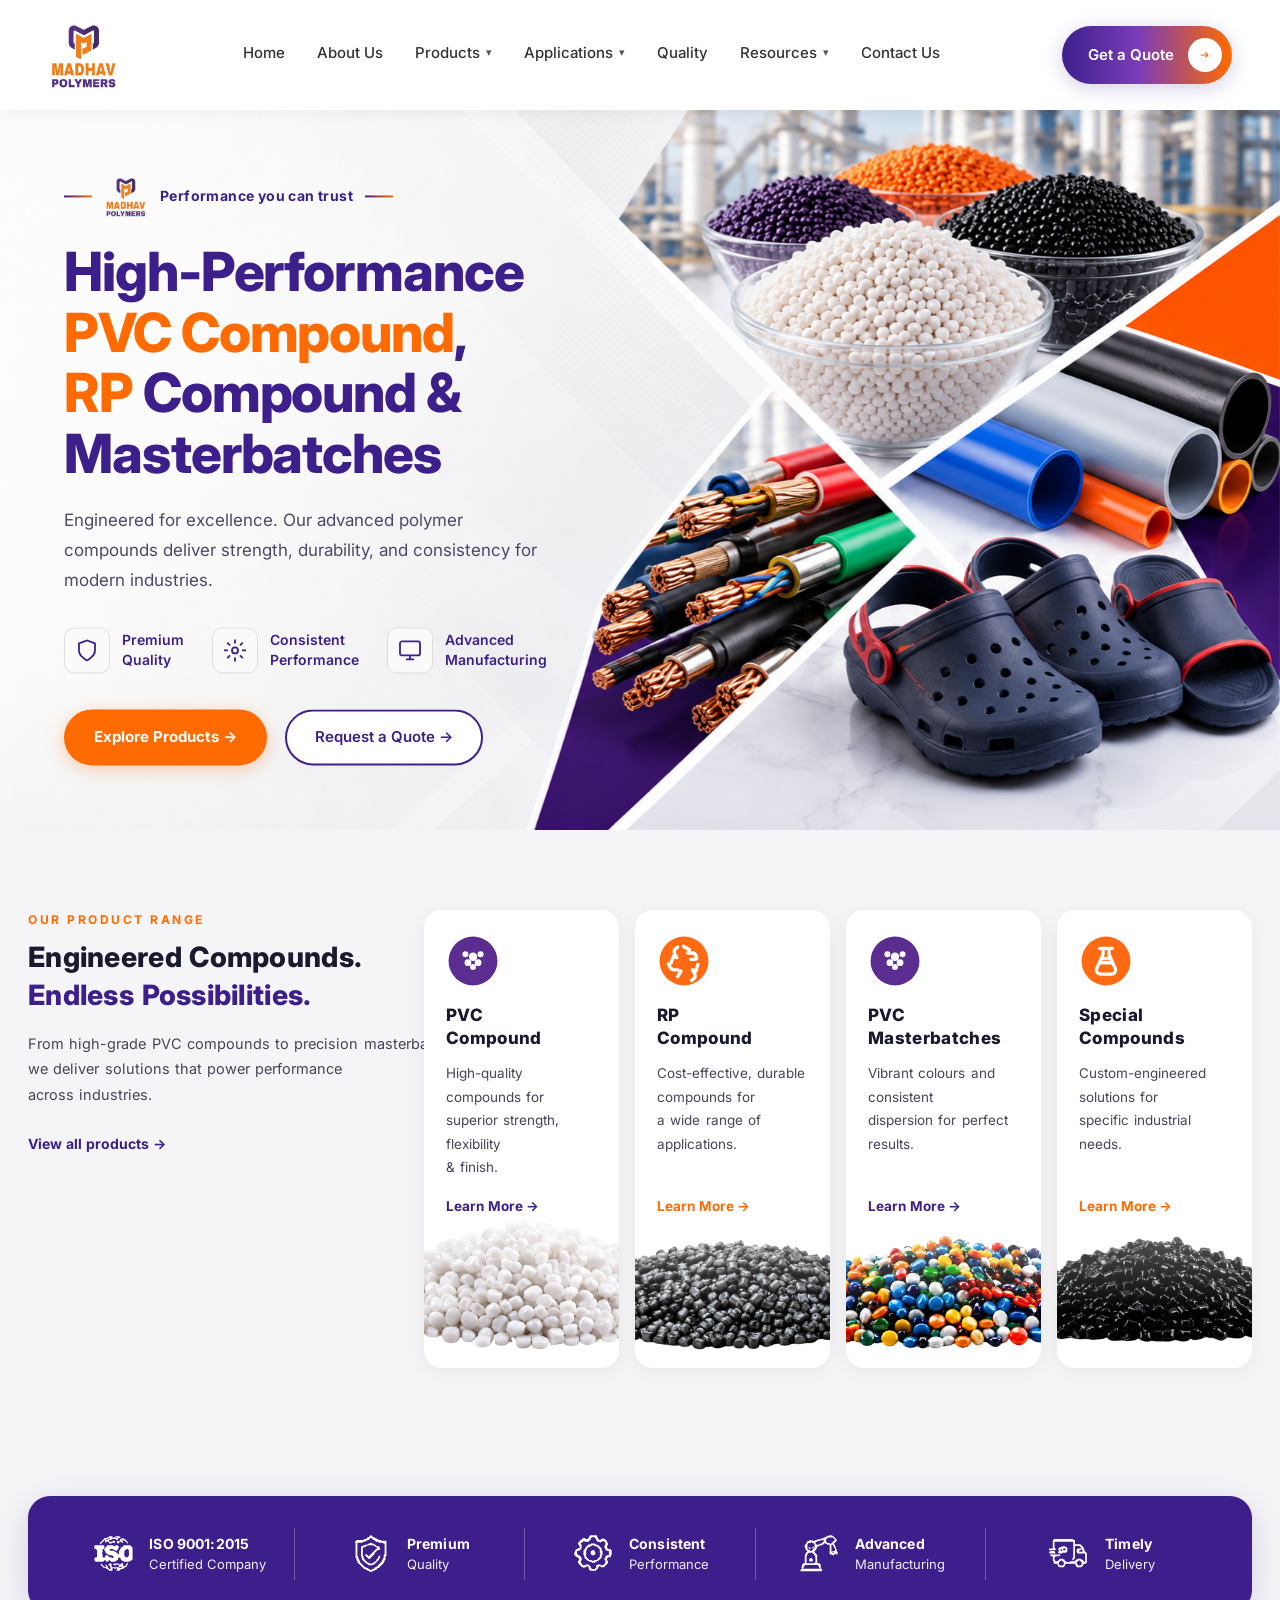
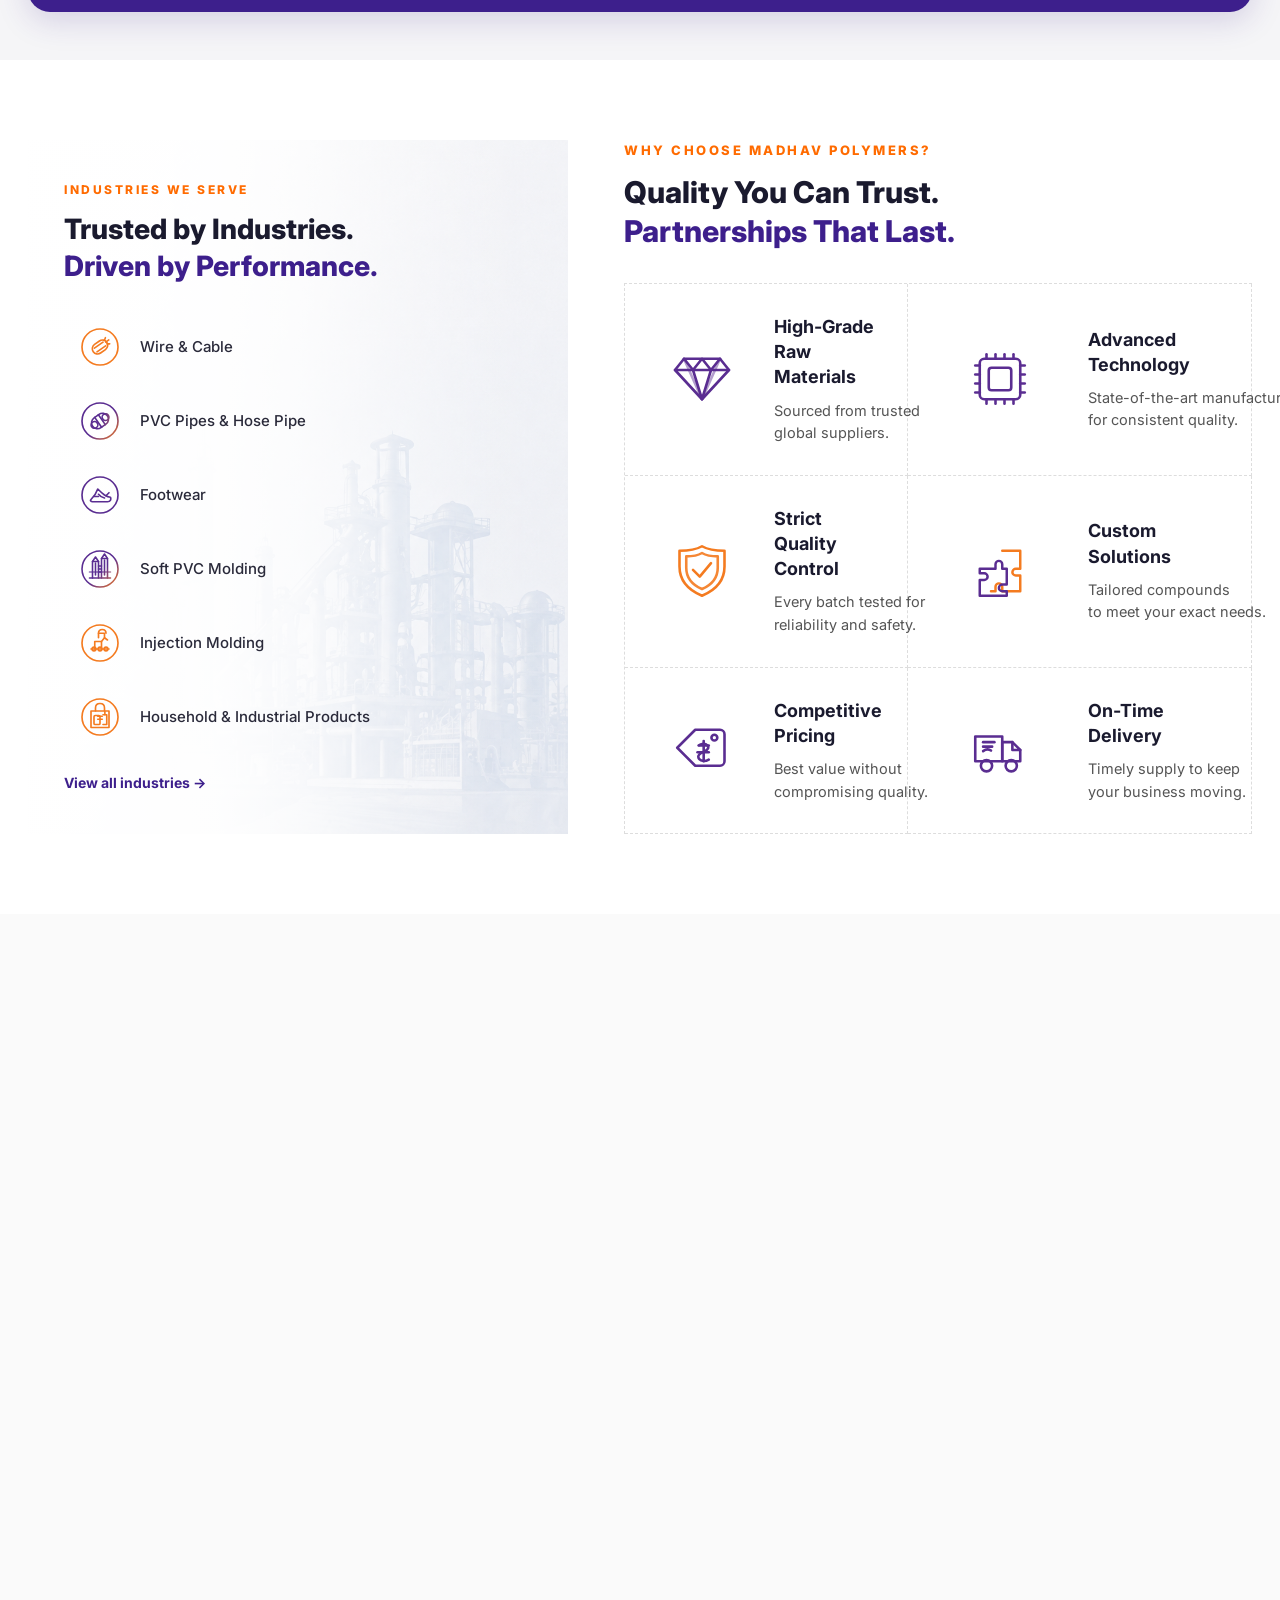
==== index.html @ 7b7223fb "Update hero tagline, stats, application cards, and assets. Replace footer tagline, add trust message" ====
<!DOCTYPE html>
<html lang="en">
<head>
  <meta charset="UTF-8" />
  <meta name="viewport" content="width=device-width, initial-scale=1.0" />
  <title>Madhav Polymers – High-Performance PVC Compound, RP Compound & Masterbatches</title>
  <meta name="description" content="Madhav Polymers manufactures premium PVC Compound, RP Compound, and Masterbatches engineered for excellence. Serving wire & cable, footwear, pipes, and industrial sectors." />
  <link rel="preconnect" href="https://fonts.googleapis.com" />
  <link rel="preconnect" href="https://fonts.gstatic.com" crossorigin />
  <link href="https://fonts.googleapis.com/css2?family=Inter:wght@400;500;600;700;800&display=swap" rel="stylesheet" />
  <link rel="stylesheet" href="style.css" />
  <link rel="stylesheet" href="animations.css" />
</head>
<body>

  <!-- ========== HEADER / NAVBAR ========== -->
  <header class="header" id="header">
    <div class="container nav-container">
      <a href="#" class="logo" id="logo-link">
        <img src="header section logo.png" alt="Madhav Polymers" class="logo-img" />
      </a>

      <nav class="nav-menu" id="nav-menu">
        <ul class="nav-list">
          <li><a href="#" class="nav-link active" id="nav-home">Home</a></li>
          <li><a href="#about" class="nav-link" id="nav-about">About Us</a></li>
          <li class="has-dropdown">
            <a href="#products" class="nav-link" id="nav-products">Products <span class="arrow">&#9662;</span></a>
            <ul class="dropdown">
              <li><a href="#" id="nav-pvc">PVC Compound</a></li>
              <li><a href="#" id="nav-rp">RP Compound</a></li>
              <li><a href="#" id="nav-mb">PVC Masterbatches</a></li>
              <li><a href="#" id="nav-sp">Special Compounds</a></li>
            </ul>
          </li>
          <li class="has-dropdown">
            <a href="#applications" class="nav-link" id="nav-apps">Applications <span class="arrow">&#9662;</span></a>
            <ul class="dropdown">
              <li><a href="#" id="nav-app-wire">Wire &amp; Cable</a></li>
              <li><a href="#" id="nav-app-pipe">PVC Pipes</a></li>
              <li><a href="#" id="nav-app-foot">Footwear</a></li>
              <li><a href="#" id="nav-app-mold">Soft PVC Molding</a></li>
            </ul>
          </li>
          <li><a href="#quality" class="nav-link" id="nav-quality">Quality</a></li>
          <li class="has-dropdown">
            <a href="#" class="nav-link" id="nav-resources">Resources <span class="arrow">&#9662;</span></a>
            <ul class="dropdown">
              <li><a href="#" id="nav-downloads">Downloads</a></li>
              <li><a href="#" id="nav-certs">Certifications</a></li>
            </ul>
          </li>
          <li><a href="#contact" class="nav-link" id="nav-contact">Contact Us</a></li>
        </ul>
      </nav>

      <a href="#contact" class="btn-quote" id="get-quote-btn">
        Get a Quote
        <span class="btn-quote-icon" aria-hidden="true">
          <svg viewBox="0 0 24 24" fill="none" width="14" height="14">
            <path d="M5 12h12M13 8l4 4-4 4" stroke="#FF6B00" stroke-width="2" stroke-linecap="round" stroke-linejoin="round"/>
          </svg>
        </span>
      </a>
      <button class="hamburger" id="hamburger" aria-label="Toggle menu">
        <span></span><span></span><span></span>
      </button>
    </div>
  </header>

  <!-- ========== HERO / BANNER SECTION ========== -->
  <section class="hero" id="hero">
    <div class="hero-wrap">
      <img src="banner section.png" alt="Madhav Polymers products collage" class="hero-banner-img" fetchpriority="high" decoding="async" width="1920" height="560" />
      <div class="hero-left">
        <div class="hero-trust">
          <span class="hero-trust-line" aria-hidden="true"></span>
          <img src="header section logo.png" alt="" class="hero-trust-logo" width="44" height="44" />
          <p class="hero-trust-text">Performance you can trust</p>
          <span class="hero-trust-line" aria-hidden="true"></span>
        </div>
        <h1 class="hero-title">
          High-Performance<br>
          <span class="orange">PVC Compound</span>,<br>
          <span class="orange">RP</span> Compound &amp;<br>
          Masterbatches
        </h1>
        <p class="hero-desc">
          Engineered for excellence. Our advanced polymer compounds deliver strength, durability, and consistency for modern industries.
        </p>
        <div class="hero-badges">
          <div class="badge">
            <div class="badge-icon">
              <svg viewBox="0 0 24 24" fill="none" stroke="#3D1F8C" stroke-width="1.8" width="22" height="22"><path d="M12 22s8-4 8-10V5l-8-3-8 3v7c0 6 8 10 8 10z"/></svg>
            </div>
            <span>Premium<br>Quality</span>
          </div>
          <div class="badge">
            <div class="badge-icon">
              <svg viewBox="0 0 24 24" fill="none" stroke="#3D1F8C" stroke-width="1.8" width="22" height="22"><circle cx="12" cy="12" r="3"/><path d="M12 1v4M12 19v4M4.22 4.22l2.83 2.83M16.95 16.95l2.83 2.83M1 12h4M19 12h4M4.22 19.78l2.83-2.83M16.95 7.05l2.83-2.83"/></svg>
            </div>
            <span>Consistent<br>Performance</span>
          </div>
          <div class="badge">
            <div class="badge-icon">
              <svg viewBox="0 0 24 24" fill="none" stroke="#3D1F8C" stroke-width="1.8" width="22" height="22"><rect x="2" y="3" width="20" height="14" rx="2"/><path d="M8 21h8M12 17v4"/></svg>
            </div>
            <span>Advanced<br>Manufacturing</span>
          </div>
        </div>
        <div class="hero-cta">
          <a href="#products" class="btn-primary" id="explore-products-btn">Explore Products &#8594;</a>
          <a href="#contact" class="btn-outline" id="request-quote-btn">Request a Quote &#8594;</a>
        </div>
      </div>
    </div>
  </section>

  <!-- ========== PRODUCT RANGE SECTION ========== -->
  <section class="products-section" id="products">
    <div class="products-grid">
      <div class="products-heading">
        <p class="section-label">OUR PRODUCT RANGE</p>
        <h2>
          <span class="heading-line">Engineered Compounds.</span>
          <span class="heading-line purple">Endless Possibilities.</span>
        </h2>
        <p class="products-desc">
          <span class="desc-line">From high-grade PVC compounds to precision masterbatches,</span>
          <span class="desc-line">we deliver solutions that power performance</span>
          <span class="desc-line">across industries.</span>
        </p>
        <a href="#" class="view-all" id="view-all-products-btn">View all products &#8594;</a>
      </div>

      <div class="product-card purple-accent product-card--bg" id="pvc-compound-card" style="--card-bg: url('Untitled design-2.png')">
        <div class="product-card-top">
          <div class="product-card-icon">
            <img src="madhav_product_icons_svg/pvc-compound-icon.svg" alt="" width="54" height="54" />
          </div>
          <h3>PVC<br>Compound</h3>
          <p>High-quality compounds for<br>superior strength, flexibility<br>&amp; finish.</p>
          <a href="#" class="learn-more" id="learn-pvc">Learn More &#8594;</a>
        </div>
      </div>

      <div class="product-card orange-accent product-card--bg" id="rp-compound-card" style="--card-bg: url('Untitled design-3.png')">
        <div class="product-card-top">
          <div class="product-card-icon">
            <img src="madhav_product_icons_svg/rp-compound-icon.svg" alt="" width="54" height="54" />
          </div>
          <h3>RP<br>Compound</h3>
          <p>Cost-effective, durable compounds for<br>a wide range of<br>applications.</p>
          <a href="#" class="learn-more" id="learn-rp">Learn More &#8594;</a>
        </div>
      </div>

      <div class="product-card purple-accent product-card--bg" id="masterbatch-card" style="--card-bg: url('Untitled design.png')">
        <div class="product-card-top">
          <div class="product-card-icon">
            <img src="madhav_product_icons_svg/pvc-masterbatches-icon.svg" alt="" width="54" height="54" />
          </div>
          <h3>PVC<br>Masterbatches</h3>
          <p>Vibrant colours and consistent<br>dispersion for perfect<br>results.</p>
          <a href="#" class="learn-more" id="learn-mb">Learn More &#8594;</a>
        </div>
      </div>

      <div class="product-card orange-accent product-card--bg" id="special-compounds-card" style="--card-bg: url('Untitled design-1.png')">
        <div class="product-card-top">
          <div class="product-card-icon">
            <img src="madhav_product_icons_svg/special-compounds-icon.svg" alt="" width="54" height="54" />
          </div>
          <h3>Special<br>Compounds</h3>
          <p>Custom-engineered solutions for<br>specific industrial<br>needs.</p>
          <a href="#" class="learn-more" id="learn-sp">Learn More &#8594;</a>
        </div>
      </div>
    </div>
  </section>

  <!-- ========== ISO BANNER ========== -->
  <section class="iso-banner" id="quality">
    <div class="iso-banner-wrap">
      <div class="iso-inner">
        <div class="iso-item">
          <div class="iso-icon-wrap">
            <img src="exact-feature-icons-svg-pack/iso-9001-certified-company.svg" alt="ISO 9001 Certified Company" width="40" height="40" />
          </div>
          <p><span class="iso-line-1">ISO 9001:2015</span><span class="iso-line-2">Certified Company</span></p>
        </div>
        <div class="iso-divider" aria-hidden="true"></div>
        <div class="iso-item">
          <div class="iso-icon-wrap">
            <img src="exact-feature-icons-svg-pack/premium-quality-shield.svg" alt="Premium Quality" width="40" height="40" />
          </div>
          <p><span class="iso-line-1">Premium</span><span class="iso-line-2">Quality</span></p>
        </div>
        <div class="iso-divider" aria-hidden="true"></div>
        <div class="iso-item">
          <div class="iso-icon-wrap">
            <img src="exact-feature-icons-svg-pack/consistent-performance-gear.svg" alt="Consistent Performance" width="40" height="40" />
          </div>
          <p><span class="iso-line-1">Consistent</span><span class="iso-line-2">Performance</span></p>
        </div>
        <div class="iso-divider" aria-hidden="true"></div>
        <div class="iso-item">
          <div class="iso-icon-wrap">
            <img src="exact-feature-icons-svg-pack/advanced-manufacturing-robotic-arm.svg" alt="Advanced Manufacturing" width="40" height="40" />
          </div>
          <p><span class="iso-line-1">Advanced</span><span class="iso-line-2">Manufacturing</span></p>
        </div>
        <div class="iso-divider" aria-hidden="true"></div>
        <div class="iso-item">
          <div class="iso-icon-wrap">
            <img src="exact-feature-icons-svg-pack/timely-delivery-truck.svg" alt="Timely Delivery" width="40" height="40" />
          </div>
          <p><span class="iso-line-1">Timely</span><span class="iso-line-2">Delivery</span></p>
        </div>
      </div>
    </div>
  </section>

  <!-- ========== INDUSTRIES + WHY CHOOSE US ========== -->
  <section class="industries-section">
    <div class="industries-grid">
      <div class="industries-left">
        <p class="section-label">INDUSTRIES WE SERVE</p>
        <h2>Trusted by Industries.<br><span class="purple">Driven by Performance.</span></h2>
        <ul class="industry-list" id="industries-list">
          <li id="ind-wire">
            <div class="ind-icon">
              <img src="madhav-polymers-svg-icons/wire-cable.svg" alt="" width="48" height="48" />
            </div>
            Wire &amp; Cable
          </li>
          <li id="ind-pipe">
            <div class="ind-icon">
              <img src="madhav-polymers-svg-icons/pvc-pipes-hose-pipe.svg" alt="" width="48" height="48" />
            </div>
            PVC Pipes &amp; Hose Pipe
          </li>
          <li id="ind-foot">
            <div class="ind-icon">
              <img src="madhav-polymers-svg-icons/footwear.svg" alt="" width="48" height="48" />
            </div>
            Footwear
          </li>
          <li id="ind-soft">
            <div class="ind-icon">
              <img src="madhav-polymers-svg-icons/soft-pvc-molding.svg" alt="" width="48" height="48" />
            </div>
            Soft PVC Molding
          </li>
          <li id="ind-inject">
            <div class="ind-icon">
              <img src="madhav-polymers-svg-icons/injection-molding.svg" alt="" width="48" height="48" />
            </div>
            Injection Molding
          </li>
          <li id="ind-house">
            <div class="ind-icon">
              <img src="madhav-polymers-svg-icons/household-industrial-products.svg" alt="" width="48" height="48" />
            </div>
            Household &amp; Industrial Products
          </li>
        </ul>
        <a href="#" class="view-all" id="view-all-industries-btn">View all industries &#8594;</a>
      </div>

      <div class="why-right">
        <p class="section-label">WHY CHOOSE MADHAV POLYMERS?</p>
        <h2>Quality You Can Trust.<br><span class="purple">Partnerships That Last.</span></h2>
        <div class="why-grid" id="why-grid">
          <div class="why-item" id="why-raw">
            <div class="why-icon">
              <img src="madhav-polymers-svg-icons/high-grade-raw-materials-diamond.svg" alt="" width="72" height="72" />
            </div>
            <div>
              <h4>High-Grade<br>Raw Materials</h4>
              <p><span class="why-desc-line">Sourced from trusted</span><span class="why-desc-line">global suppliers.</span></p>
            </div>
          </div>
          <div class="why-item" id="why-tech">
            <div class="why-icon">
              <img src="madhav-polymers-svg-icons/advanced-technology-chip.svg" alt="" width="72" height="72" />
            </div>
            <div>
              <h4>Advanced<br>Technology</h4>
              <p><span class="why-desc-line">State-of-the-art manufacturing</span><span class="why-desc-line">for consistent quality.</span></p>
            </div>
          </div>
          <div class="why-item" id="why-qc">
            <div class="why-icon">
              <img src="madhav-polymers-svg-icons/strict-quality-control-shield.svg" alt="" width="72" height="72" />
            </div>
            <div>
              <h4>Strict Quality<br>Control</h4>
              <p><span class="why-desc-line">Every batch tested for</span><span class="why-desc-line">reliability and safety.</span></p>
            </div>
          </div>
          <div class="why-item" id="why-custom">
            <div class="why-icon">
              <img src="madhav-polymers-svg-icons/custom-solutions-puzzle.svg" alt="" width="72" height="72" />
            </div>
            <div>
              <h4>Custom<br>Solutions</h4>
              <p><span class="why-desc-line">Tailored compounds</span><span class="why-desc-line">to meet your exact needs.</span></p>
            </div>
          </div>
          <div class="why-item" id="why-price">
            <div class="why-icon">
              <img src="madhav-polymers-svg-icons/competitive-pricing-tag.svg" alt="" width="72" height="72" />
            </div>
            <div>
              <h4>Competitive<br>Pricing</h4>
              <p><span class="why-desc-line">Best value without</span><span class="why-desc-line">compromising quality.</span></p>
            </div>
          </div>
          <div class="why-item" id="why-delivery">
            <div class="why-icon">
              <img src="madhav-polymers-svg-icons/on-time-delivery-truck.svg" alt="" width="72" height="72" />
            </div>
            <div>
              <h4>On-Time<br>Delivery</h4>
              <p><span class="why-desc-line">Timely supply to keep</span><span class="why-desc-line">your business moving.</span></p>
            </div>
          </div>
        </div>
      </div>
    </div>
  </section>

  <!-- ========== APPLICATIONS SECTION ========== -->
  <section class="applications-section" id="applications">
    <div class="applications-panel">
      <p class="section-label center">APPLICATIONS</p>
      <div class="app-grid" id="app-grid">
        <div class="app-card" id="app-wire">
          <div class="app-img-container">
            <img src="Wire &amp; Cables.png" alt="Wire and Cables" loading="lazy" decoding="async" />
          </div>
          <div class="app-info">
            <div class="app-icon">
              <img src="application-card-icons-proper-svg/wire-and-cables.svg" alt="" width="60" height="60" />
            </div>
            <div class="app-text">
              <h4>Wire &amp; Cables</h4>
              <p>Flexible. Safe. Reliable.</p>
            </div>
          </div>
        </div>

        <div class="app-card" id="app-pipe">
          <div class="app-img-container">
            <img src="PVC Hose Pipe.png" alt="PVC Hose Pipe" loading="lazy" decoding="async" />
          </div>
          <div class="app-info">
            <div class="app-icon">
              <img src="application-card-icons-proper-svg/pvc-hose-pipe.svg" alt="" width="60" height="60" />
            </div>
            <div class="app-text">
              <h4>PVC Hose Pipe</h4>
              <p>Durable. Leak-proof. Long lasting.</p>
            </div>
          </div>
        </div>

        <div class="app-card" id="app-footwear">
          <div class="app-img-container">
            <img src="Footwear.png" alt="Footwear" loading="lazy" decoding="async" />
          </div>
          <div class="app-info">
            <div class="app-icon">
              <img src="application-card-icons-proper-svg/footwear.svg" alt="" width="60" height="60" />
            </div>
            <div class="app-text">
              <h4>Footwear</h4>
              <p>Comfortable. Durable. Stylish.</p>
            </div>
          </div>
        </div>

        <div class="app-card" id="app-molding">
          <div class="app-img-container app-img-container--portrait">
            <img src="white_pvc_pellets_card_cut_1024x1536.png" alt="Soft PVC Molding" loading="lazy" decoding="async" />
          </div>
          <div class="app-info">
            <div class="app-icon">
              <img src="application-card-icons-proper-svg/soft-pvc-molding.svg" alt="" width="60" height="60" />
            </div>
            <div class="app-text">
              <h4>Soft PVC Molding</h4>
              <p>Versatile. Smooth. High finish.</p>
            </div>
          </div>
        </div>
      </div>
    </div>
  </section>

  <!-- ========== ABOUT US SECTION ========== -->
  <section class="about-section" id="about">
    <div class="about-grid">
      <div class="about-left">
        <p class="section-label">ABOUT US</p>
        <h2>Building Stronger<br>Connections Through Science.</h2>
        <p class="about-desc">
          Madhav Polymers is a leading manufacturer of PVC Compound, RP Compound and PVC Masterbatches. With advanced technology, strict quality control and customer-centric approach, we deliver polymer solutions that empower industries to perform better and grow stronger.
        </p>
        <a href="#" class="btn-dark" id="know-more-btn">Know More About Us &#8594;</a>
      </div>

      <div class="about-center">
        <div class="about-image-frame">
          <img src="ABOUT US.png" alt="Madhav Polymers facility" loading="lazy" decoding="async" />
        </div>
      </div>

      <div class="about-stats">
        <div class="stat-card" id="stat-years">
          <div class="stat-icon-wrap">
            <img src="stats-icons-svg-pack/years-of-excellence-stopwatch.svg" alt="" width="56" height="56" />
          </div>
          <div class="stat-text">
            <h3 class="stat-num">20+</h3>
            <p>years</p>
          </div>
        </div>
        <div class="stat-card" id="stat-clients">
          <div class="stat-icon-wrap">
            <img src="stats-icons-svg-pack/satisfied-clients.svg" alt="" width="56" height="56" />
          </div>
          <div class="stat-text">
            <h3 class="stat-num">500+</h3>
            <p>Satisfied Clients</p>
          </div>
        </div>
        <div class="stat-card" id="stat-products">
          <div class="stat-icon-wrap">
            <img src="stats-icons-svg-pack/products-developed-briefcase.svg" alt="" width="56" height="56" />
          </div>
          <div class="stat-text">
            <h3 class="stat-num">4000+</h3>
            <p>mt per annum</p>
          </div>
        </div>
        <div class="stat-card" id="stat-states">
          <div class="stat-icon-wrap">
            <img src="stats-icons-svg-pack/states-served-location.svg" alt="" width="56" height="56" />
          </div>
          <div class="stat-text">
            <h3 class="stat-num">25+</h3>
            <p>States Served</p>
          </div>
        </div>
      </div>
    </div>
  </section>

  <!-- ========== FOOTER ========== -->
  <footer class="footer" id="contact">
    <div class="footer-grid">
      <div class="footer-brand">
        <a href="#" class="footer-logo" id="footer-logo-link">
          <img src="footer logo.png" alt="Madhav Polymers" class="footer-logo-img" loading="lazy" decoding="async" />
        </a>
        <div class="social-links">
          <a href="#" class="social-btn" id="social-fb" aria-label="Facebook">
            <svg viewBox="0 0 24 24" fill="currentColor" width="18" height="18"><path d="M18 2h-3a5 5 0 0 0-5 5v3H7v4h3v8h4v-8h3l1-4h-4V7a1 1 0 0 1 1-1h3z"/></svg>
          </a>
          <a href="#" class="social-btn" id="social-ig" aria-label="Instagram">
            <svg viewBox="0 0 24 24" fill="none" stroke="currentColor" stroke-width="2" width="18" height="18"><rect x="2" y="2" width="20" height="20" rx="5" ry="5"/><path d="M16 11.37A4 4 0 1 1 12.63 8 4 4 0 0 1 16 11.37z"/><line x1="17.5" y1="6.5" x2="17.51" y2="6.5"/></svg>
          </a>
          <a href="#" class="social-btn" id="social-li" aria-label="LinkedIn">
            <svg viewBox="0 0 24 24" fill="currentColor" width="18" height="18"><path d="M16 8a6 6 0 0 1 6 6v7h-4v-7a2 2 0 0 0-2-2 2 2 0 0 0-2 2v7h-4v-7a6 6 0 0 1 6-6z"/><rect x="2" y="9" width="4" height="12"/><circle cx="4" cy="4" r="2"/></svg>
          </a>
        </div>
      </div>

      <div class="footer-col">
        <h4>QUICK LINKS</h4>
        <ul>
          <li><a href="#" id="foot-about">About Us</a></li>
          <li><a href="#products" id="foot-products">Our Products</a></li>
          <li><a href="#applications" id="foot-apps">Applications</a></li>
          <li><a href="#quality" id="foot-quality">Quality</a></li>
          <li><a href="#" id="foot-resources">Resources</a></li>
          <li><a href="#contact" id="foot-contact">Contact Us</a></li>
        </ul>
      </div>

      <div class="footer-col">
        <h4>PRODUCTS</h4>
        <ul>
          <li><a href="#" id="foot-pvc">PVC Compound</a></li>
          <li><a href="#" id="foot-rp">RP Compound</a></li>
          <li><a href="#" id="foot-mb">PVC Masterbatches</a></li>
          <li><a href="#" id="foot-sp">Special Compounds</a></li>
        </ul>
      </div>

      <div class="footer-col contact-col">
        <h4>CONTACT US</h4>
        <ul>
          <li>
            <svg viewBox="0 0 24 24" fill="none" stroke="#FF6B00" stroke-width="2" width="16" height="16"><path d="M22 16.92v3a2 2 0 0 1-2.18 2 19.79 19.79 0 0 1-8.63-3.07A19.5 19.5 0 0 1 4.69 12a19.79 19.79 0 0 1-3.07-8.67A2 2 0 0 1 3.6 1.18h3a2 2 0 0 1 2 1.72c.127.96.361 1.903.7 2.81a2 2 0 0 1-.45 2.11L7.91 8.73a16 16 0 0 0 6.29 6.29l1.62-1.93a2 2 0 0 1 2.11-.45c.907.339 1.85.573 2.81.7a2 2 0 0 1 1.72 2.03z"/></svg>
            7827791911 | 9910411361
          </li>
          <li>
            <svg viewBox="0 0 24 24" fill="none" stroke="#FF6B00" stroke-width="2" width="16" height="16"><path d="M4 4h16c1.1 0 2 .9 2 2v12c0 1.1-.9 2-2 2H4c-1.1 0-2-.9-2-2V6c0-1.1.9-2 2-2z"/><polyline points="22,6 12,13 2,6"/></svg>
            madhavpoly7827@gmail.com
          </li>
          <li>
            <svg viewBox="0 0 24 24" fill="none" stroke="#FF6B00" stroke-width="2" width="16" height="16"><path d="M21 10c0 7-9 13-9 13s-9-6-9-13a9 9 0 0 1 18 0z"/><circle cx="12" cy="10" r="3"/></svg>
            148, Gopal Charan Estate-2, Bakrol-Bujarang, Ahmedabad - 382433, Gujarat, India
          </li>
        </ul>
      </div>

      <div class="footer-cert">
        <h4>CERTIFICATION</h4>
        <img src="Untitled design - 3 icon.png" alt="ISO 9001:2015 Certification" class="footer-cert-img" loading="lazy" decoding="async" />
      </div>
    </div>

    <div class="footer-bottom">
      <div class="footer-bottom-inner">
        <p>&#169; 2025 Madhav Polymers. All Rights Reserved.</p>
        <div class="footer-links">
          <a href="#" id="privacy-link">Privacy Policy</a>
          <span>|</span>
          <a href="#" id="terms-link">Terms &amp; Conditions</a>
        </div>
      </div>
    </div>
  </footer>

  <script src="animations.js"></script>
  <script src="script.js"></script>
</body>
</html>
---- style.css ----
/* ============================================
   MADHAV POLYMERS - Main Stylesheet
   Colors: Orange #FF6B00, Purple #3D1F8C
   ============================================ */

*, *::before, *::after { box-sizing: border-box; margin: 0; padding: 0; }

:root {
  --orange: #FF6B00;
  --purple: #3D1F8C;
  --purple-light: #5a35c4;
  --dark: #1a1a2e;
  --text: #2d2d2d;
  --text-light: #666;
  --bg-light: #f8f7ff;
  --white: #ffffff;
  --font: 'Inter', sans-serif;
  --header-height: 110px;
}

html { scroll-behavior: smooth; }

body {
  font-family: var(--font);
  color: var(--text);
  line-height: 1.6;
  overflow-x: hidden;
  background: var(--white);
}

.container {
  max-width: 1240px;
  margin: 0 auto;
  padding: 0 24px;
}

img { max-width: 100%; height: auto; display: block; }
a { text-decoration: none; color: inherit; }
ul { list-style: none; }

/* ---- Utilities ---- */
.orange { color: var(--orange); }
.purple { color: var(--purple); }
.section-label {
  font-size: 12px;
  font-weight: 700;
  letter-spacing: 2px;
  color: var(--orange);
  text-transform: uppercase;
  margin-bottom: 10px;
}
.section-label.center { text-align: center; }
.view-all {
  display: inline-flex;
  align-items: center;
  gap: 6px;
  color: var(--text);
  font-weight: 600;
  font-size: 14px;
  margin-top: 18px;
  transition: color 0.2s;
}
.view-all:hover { color: var(--orange); }

/* ============================================
   HEADER / NAVBAR
   ============================================ */
.header {
  position: fixed;
  top: 0; left: 0; right: 0;
  z-index: 1000;
  background: var(--white);
  box-shadow: 0 2px 16px rgba(0, 0, 0, 0.06);
  height: var(--header-height);
}
.header.header-scrolled {
  box-shadow: 0 4px 24px rgba(0, 0, 0, 0.1);
}
.header .nav-container {
  max-width: 1440px;
  padding: 0 48px;
}
.nav-container {
  display: flex;
  align-items: center;
  justify-content: space-between;
  height: var(--header-height);
  gap: 32px;
}

/* Logo */
.logo {
  display: flex;
  align-items: center;
  flex-shrink: 0;
  line-height: 0;
}
.logo-img {
  height: 72px;
  width: auto;
  max-width: 240px;
  object-fit: contain;
  display: block;
}

/* Nav */
.nav-menu { flex: 1; display: flex; justify-content: center; }
.nav-list {
  display: flex;
  align-items: center;
  gap: 4px;
  justify-content: center;
}
.nav-list li { position: relative; }
.nav-link {
  display: inline-flex;
  align-items: center;
  gap: 4px;
  padding: 10px 14px 12px;
  font-size: 15px;
  font-weight: 500;
  color: #333333;
  border-bottom: 3px solid transparent;
  transition: color 0.2s, border-color 0.2s;
  white-space: nowrap;
}
.nav-link:hover { color: var(--orange); }
.nav-link.active {
  color: var(--orange);
  font-weight: 600;
  border-bottom-color: var(--orange);
}
.arrow {
  font-size: 11px;
  color: #555;
  margin-left: 2px;
  line-height: 1;
}

/* Dropdown */
.dropdown {
  display: none;
  position: absolute;
  top: calc(100% + 4px);
  left: 0;
  background: var(--white);
  border: 1px solid #eee;
  border-radius: 8px;
  box-shadow: 0 8px 30px rgba(0,0,0,0.12);
  min-width: 180px;
  padding: 6px 0;
  z-index: 100;
}
.dropdown li a {
  display: block;
  padding: 9px 18px;
  font-size: 13.5px;
  color: var(--text);
  transition: background 0.15s, color 0.15s;
}
.dropdown li a:hover { background: #fef3e9; color: var(--orange); }
.has-dropdown:hover .dropdown { display: block; }

.btn-quote {
  display: inline-flex;
  align-items: center;
  gap: 14px;
  background: linear-gradient(90deg, var(--purple) 0%, #7a3db8 45%, var(--orange) 100%);
  color: var(--white);
  padding: 12px 10px 12px 26px;
  border-radius: 50px;
  font-size: 15px;
  font-weight: 600;
  white-space: nowrap;
  flex-shrink: 0;
  transition: transform 0.2s, box-shadow 0.2s, filter 0.2s;
  box-shadow: 0 4px 20px rgba(61, 31, 140, 0.22);
}
.btn-quote:hover {
  transform: translateY(-1px);
  box-shadow: 0 6px 24px rgba(255, 107, 0, 0.3);
  filter: brightness(1.05);
}
.btn-quote-icon {
  width: 34px;
  height: 34px;
  background: var(--white);
  border-radius: 50%;
  display: flex;
  align-items: center;
  justify-content: center;
  flex-shrink: 0;
}

.hamburger {
  display: none;
  flex-direction: column;
  gap: 5px;
  background: none;
  border: none;
  cursor: pointer;
  padding: 4px;
}
.hamburger span {
  display: block;
  width: 24px;
  height: 2.5px;
  background: var(--text);
  border-radius: 2px;
  transition: all 0.3s;
}

/* ============================================
   HERO SECTION
   ============================================ */
.hero {
  margin-top: var(--header-height);
  padding: 0;
  background: var(--white);
  position: relative;
}

.hero-wrap {
  position: relative;
  width: 100%;
  line-height: 0;
  min-height: 560px;
}

.hero-banner-img {
  width: 100%;
  height: 100%;
  min-height: 560px;
  display: block;
  object-fit: cover;
  object-position: center right;
}

.hero-left {
  position: absolute;
  top: 50%;
  left: 0;
  transform: translateY(-50%);
  width: 52%;
  max-width: 680px;
  padding: 48px 32px 48px clamp(28px, 5vw, 88px);
  z-index: 2;
  line-height: 1.6;
}

.hero-trust {
  display: flex;
  align-items: center;
  gap: 12px;
  margin-bottom: 24px;
}
.hero-trust-line {
  flex: 0 0 28px;
  height: 2px;
  background: linear-gradient(90deg, var(--purple), var(--orange));
}
.hero-trust-logo {
  width: 44px;
  height: 44px;
  object-fit: contain;
  flex-shrink: 0;
}
.hero-trust-text {
  font-size: 14px;
  font-weight: 700;
  letter-spacing: 0.4px;
  color: var(--purple);
  line-height: 1.3;
  white-space: nowrap;
}

.hero-title {
  font-size: clamp(34px, 4.5vw, 54px);
  font-weight: 800;
  color: var(--purple);
  line-height: 1.12;
  margin-bottom: 22px;
  letter-spacing: -0.02em;
}
.hero-title .orange { color: var(--orange); }

.hero-desc {
  font-size: 17px;
  color: #4a4a68;
  max-width: 480px;
  margin-bottom: 32px;
  line-height: 1.75;
}

.hero-badges {
  display: flex;
  gap: 28px;
  margin-bottom: 36px;
  flex-wrap: wrap;
}
.badge {
  display: flex;
  align-items: center;
  gap: 12px;
  font-size: 14px;
  font-weight: 600;
  color: var(--purple);
  line-height: 1.45;
}
.badge-icon {
  width: 46px;
  height: 46px;
  border: 1.5px solid #ddd;
  border-radius: 10px;
  display: flex;
  align-items: center;
  justify-content: center;
  flex-shrink: 0;
  background: #fafafa;
}
.badge-icon svg {
  width: 24px;
  height: 24px;
}

.hero-cta {
  display: flex;
  gap: 18px;
  flex-wrap: wrap;
}
.btn-primary {
  display: inline-flex;
  align-items: center;
  gap: 10px;
  background: var(--orange);
  color: var(--white);
  padding: 15px 30px;
  border-radius: 50px;
  font-size: 15px;
  font-weight: 700;
  transition: all 0.2s;
  box-shadow: 0 4px 18px rgba(255,107,0,0.3);
}
.btn-primary:hover { background: #e05e00; transform: translateY(-2px); box-shadow: 0 6px 22px rgba(255,107,0,0.4); }

.btn-outline {
  display: inline-flex;
  align-items: center;
  gap: 10px;
  background: var(--white);
  color: var(--purple);
  padding: 14px 28px;
  border-radius: 50px;
  font-size: 15px;
  font-weight: 600;
  border: 2px solid var(--purple);
  transition: all 0.2s;
}
.btn-outline:hover { border-color: var(--orange); color: var(--orange); }

/* ============================================
   HERO RIGHT — Exact Diagonal Collage
   Matches reference: 4-image diamond layout
   with orange block (top-right) & purple
   triangle (bottom-left)
   ============================================ */
.hero-right {
  display: none;
}

/* ---- Outer wrapper: full size ---- */
.hero-collage {
  width: 100%;
  height: 100%;
  position: relative;
  display: flex;
  flex-direction: column;
}

/* ---- Each row takes 50% height ---- */
.collage-row {
  flex: 1;
  display: flex;
  position: relative;
}

/* ---- Every image cell ---- */
.hc-cell {
  flex: 1;
  position: relative;
  overflow: hidden;
}
.hc-cell img {
  width: 100%;
  height: 100%;
  object-fit: cover;
  display: block;
  transition: transform 0.5s ease;
}
.hc-cell:hover img { transform: scale(1.06); }

/* ============================================
   TOP ROW — diagonal cuts
   TL: straight left edge, diagonal right edge
   TR: diagonal left edge, straight right edge
   ============================================ */
.hc-tl {
  /* Cuts bottom-right corner diagonally toward TR */
  clip-path: polygon(0% 0%, 100% 0%, 82% 100%, 0% 100%);
  z-index: 1;
}
.hc-tr {
  /* Cuts bottom-left corner so it meets TL cut */
  clip-path: polygon(18% 0%, 100% 0%, 100% 100%, 0% 100%);
  z-index: 1;
}

/* ============================================
   BOTTOM ROW — diagonal cuts (mirror of top)
   BL: straight left edge, diagonal right edge
   BR: diagonal left edge, straight right edge
   ============================================ */
.hc-bl {
  /* Cuts top-right corner diagonally */
  clip-path: polygon(0% 0%, 82% 0%, 100% 100%, 0% 100%);
  z-index: 1;
}
.hc-br {
  /* Cuts top-left corner so it meets BL cut */
  clip-path: polygon(0% 0%, 100% 0%, 100% 100%, 18% 100%);
  z-index: 1;
}

/* ============================================
   ORANGE SOLID BLOCK — top-right corner
   Sits above the pipes image, pure orange fill
   ============================================ */
.hc-orange-block {
  position: absolute;
  top: 0;
  right: 0;
  width: 14%;
  height: 50%;
  background: var(--orange);
  clip-path: polygon(0% 0%, 100% 0%, 100% 100%);
  z-index: 4;
  pointer-events: none;
}

/* ============================================
   PURPLE TRIANGLE — bottom-left corner
   Sits above the cables image
   ============================================ */
.hc-purple-block {
  position: absolute;
  bottom: 0;
  left: 0;
  width: 20%;
  height: 50%;
  background: var(--purple);
  clip-path: polygon(0% 0%, 0% 100%, 100% 100%);
  z-index: 4;
  pointer-events: none;
}

/* ============================================
   WHITE DIAGONAL DIVIDERS between images
   Horizontal divider (between top and bottom rows)
   Vertical divider (between left and right cells)
   ============================================ */
.hc-divider-h {
  position: absolute;
  top: 50%;
  left: 0;
  right: 0;
  height: 5px;
  background: var(--white);
  transform: translateY(-50%) rotate(-2deg);
  z-index: 5;
  pointer-events: none;
}
.hc-divider-v {
  position: absolute;
  top: 0;
  bottom: 0;
  left: 50%;
  width: 5px;
  background: var(--white);
  transform: translateX(-50%) skewY(-5deg);
  z-index: 5;
  pointer-events: none;
}

/* Left white wedge — separates hero-left from collage */
.hero-right::before {
  content: '';
  position: absolute;
  top: 0;
  left: -1px;
  width: 80px;
  height: 100%;
  background: var(--white);
  clip-path: polygon(0 0, 100% 0, 0 100%);
  z-index: 10;
}

/* ============================================
   PRODUCTS SECTION
   ============================================ */
.products-section {
  padding: 80px 0;
  background: #f5f5f7;
  width: 100%;
  word-spacing: 0.08em;
}

.products-grid {
  display: grid;
  grid-template-columns: minmax(320px, 380px) repeat(4, minmax(0, 1fr));
  gap: 16px;
  align-items: stretch;
  width: 100%;
  max-width: 100%;
  margin: 0 auto;
  padding: 0 28px;
}

.products-heading {
  min-width: 0;
}

.products-heading .section-label {
  letter-spacing: 2.5px;
  word-spacing: normal;
}

.products-heading h2 {
  display: flex;
  flex-direction: column;
  font-size: 28px;
  font-weight: 800;
  line-height: 1.35;
  margin-bottom: 16px;
  color: var(--dark);
  letter-spacing: 0.01em;
}
.heading-line {
  display: block;
  white-space: nowrap;
}
.products-desc {
  display: flex;
  flex-direction: column;
  font-size: 14.5px;
  color: #45455a;
  line-height: 1.75;
  margin-bottom: 4px;
  font-weight: 400;
}
.desc-line {
  display: block;
  white-space: nowrap;
}
.products-heading .view-all {
  color: var(--purple);
  font-weight: 700;
  font-size: 14px;
  margin-top: 22px;
  word-spacing: 0.06em;
}
.products-heading .view-all:hover { color: var(--orange); }

.product-card {
  background: var(--white);
  border-radius: 18px;
  overflow: hidden;
  box-shadow: 0 4px 20px rgba(0, 0, 0, 0.06);
  display: flex;
  flex-direction: column;
}

.product-card-top {
  padding: 24px 22px 18px;
  flex: 1;
  display: flex;
  flex-direction: column;
}
.product-card-icon {
  width: 54px;
  height: 54px;
  margin-bottom: 16px;
  flex-shrink: 0;
}
.product-card-icon img {
  width: 54px;
  height: 54px;
  display: block;
}

.product-card h3 {
  font-size: 17px;
  font-weight: 800;
  color: var(--dark);
  margin-bottom: 12px;
  line-height: 1.35;
  min-height: 2.7em;
  letter-spacing: 0.02em;
}
.product-card p {
  font-size: 13.5px;
  color: #45455a;
  line-height: 1.75;
  margin-bottom: 16px;
  flex: 1;
  min-height: 5.25em;
}
.learn-more {
  font-size: 13.5px;
  font-weight: 700;
  display: inline-flex;
  align-items: center;
  gap: 5px;
  transition: gap 0.2s;
  margin-top: auto;
  word-spacing: 0.04em;
}
.purple-accent .learn-more { color: var(--purple); }
.orange-accent .learn-more { color: var(--orange); }
.learn-more:hover { gap: 10px; }

.product-card--bg {
  position: relative;
  background-image: var(--card-bg);
  background-repeat: no-repeat;
  background-position: center bottom;
  background-size: cover;
  min-height: 100%;
}
.product-card--bg::before {
  content: "";
  position: absolute;
  inset: 0;
  border-radius: inherit;
  background: linear-gradient(
    180deg,
    rgba(255, 255, 255, 0.98) 0%,
    rgba(255, 255, 255, 0.92) 52%,
    rgba(255, 255, 255, 0.35) 70%,
    transparent 88%
  );
  pointer-events: none;
}
.product-card--bg .product-card-top {
  position: relative;
  z-index: 1;
  min-height: 330px;
  padding-bottom: 150px;
}

/* ============================================
   ISO BANNER
   ============================================ */
.iso-banner {
  padding: 48px 28px;
  background: #f5f5f7;
}
.iso-banner-wrap {
  width: 100%;
  max-width: 1440px;
  margin: 0 auto;
}
.iso-inner {
  display: flex;
  align-items: center;
  justify-content: space-between;
  gap: 0;
  background: var(--purple);
  border-radius: 22px;
  padding: 32px 36px;
  box-shadow: 0 8px 32px rgba(61, 31, 140, 0.18);
}
.iso-item {
  flex: 1;
  display: flex;
  align-items: center;
  justify-content: center;
  gap: 14px;
  color: var(--white);
  padding: 4px 12px;
  min-width: 0;
}
.iso-item p {
  display: flex;
  flex-direction: column;
  gap: 2px;
  margin: 0;
}
.iso-line-1 {
  display: block;
  font-size: 14px;
  font-weight: 700;
  line-height: 1.35;
  letter-spacing: 0.01em;
}
.iso-line-2 {
  display: block;
  font-size: 13px;
  font-weight: 400;
  line-height: 1.35;
  opacity: 0.92;
}
.iso-icon-wrap {
  width: 44px;
  height: 44px;
  display: flex;
  align-items: center;
  justify-content: center;
  flex-shrink: 0;
}
.iso-icon-wrap img {
  width: 40px;
  height: 40px;
  display: block;
  object-fit: contain;
}
.iso-divider {
  width: 1px;
  height: 52px;
  background: rgba(255, 255, 255, 0.28);
  flex-shrink: 0;
}

/* ============================================
   INDUSTRIES SECTION
   ============================================ */
.industries-section {
  padding: 80px 0;
  background: var(--white);
  width: 100%;
}
.industries-grid {
  display: grid;
  grid-template-columns: 1fr 1fr;
  gap: 56px;
  align-items: stretch;
  width: 100%;
  max-width: 100%;
  margin: 0 auto;
  padding: 0 28px;
}

.industries-left {
  position: relative;
  min-height: 540px;
  padding: 40px 36px;
  display: flex;
  flex-direction: column;
  justify-content: center;
  background-color: #f5f3ff;
  overflow: hidden;
}
.industries-left.is-bg-loaded {
  background-image: url("INDUSTRIES WE SERVE.png");
  background-repeat: no-repeat;
  background-position: right center;
  background-size: cover;
}
.industries-left::before {
  content: "";
  position: absolute;
  inset: 0;
  background: linear-gradient(
    90deg,
    rgba(255, 255, 255, 0.98) 0%,
    rgba(255, 255, 255, 0.94) 35%,
    rgba(255, 255, 255, 0.75) 50%,
    rgba(255, 255, 255, 0.35) 68%,
    rgba(255, 255, 255, 0.05) 85%,
    transparent 100%
  );
  pointer-events: none;
  z-index: 0;
}
.industries-left > * {
  position: relative;
  z-index: 1;
  max-width: 400px;
}
.industries-left .section-label {
  font-weight: 800;
  letter-spacing: 2.5px;
  margin-bottom: 12px;
}
.industries-left h2 {
  color: var(--dark);
  margin-bottom: 28px;
}
.industries-left h2 .purple {
  color: var(--purple);
}
.industries-left .view-all {
  color: var(--purple);
  font-weight: 700;
  font-size: 14px;
  margin-top: 20px;
}
.industries-left .view-all:hover {
  color: var(--orange);
}

.why-right {
  display: flex;
  flex-direction: column;
  justify-content: center;
  min-height: 540px;
}
.why-right .section-label {
  font-weight: 800;
  letter-spacing: 2.5px;
  margin-bottom: 12px;
}

.industries-left h2, .why-right h2 {
  font-size: 28px;
  font-weight: 800;
  line-height: 1.3;
  margin-bottom: 28px;
  color: var(--dark);
}

.industry-list {
  display: flex;
  flex-direction: column;
  gap: 4px;
}
.industry-list li {
  display: flex;
  align-items: center;
  gap: 16px;
  font-size: 15px;
  font-weight: 500;
  color: #2a2a3a;
  padding: 11px 12px;
  border-radius: 8px;
  transition: background 0.2s;
  line-height: 1.4;
}
.industry-list li:hover {
  background: rgba(254, 243, 233, 0.85);
}
.ind-icon {
  width: 48px;
  height: 48px;
  background: none;
  border: none;
  border-radius: 50%;
  display: flex;
  align-items: center;
  justify-content: center;
  flex-shrink: 0;
  box-shadow: none;
}
.ind-icon img {
  width: 48px;
  height: 48px;
  display: block;
  object-fit: contain;
}

/* Why grid */
.why-right h2 {
  margin-bottom: 32px;
  font-size: 30px;
}
.why-right .section-label {
  font-size: 13px;
}
.why-grid {
  display: grid;
  grid-template-columns: 1fr 1fr;
  gap: 0;
  flex: 1;
  border-top: 1px dashed #ddd;
  border-left: 1px dashed #ddd;
}
.why-item {
  display: flex;
  gap: 16px;
  align-items: center;
  padding: 30px 20px;
  border-right: 1px dashed #ddd;
  border-bottom: 1px dashed #ddd;
  min-height: 155px;
}
.why-icon {
  width: 72px;
  height: 72px;
  border-radius: 50%;
  display: flex;
  align-items: center;
  justify-content: center;
  flex-shrink: 0;
  background: none;
  border: none;
}
.why-icon img {
  width: 72px;
  height: 72px;
  display: block;
  object-fit: contain;
}
.why-item > div {
  flex: 1;
  min-width: 0;
}
.why-item h4 {
  font-size: 18px;
  font-weight: 700;
  color: var(--dark);
  margin-bottom: 10px;
  line-height: 1.4;
  min-height: calc(1.4em * 2);
}
.why-item p {
  font-size: 14.5px;
  color: #555;
  line-height: 1.55;
  min-height: calc(1.55em * 2);
}
.why-desc-line {
  display: block;
  white-space: nowrap;
}

/* ============================================
   APPLICATIONS SECTION
   ============================================ */
.applications-section {
  padding: 70px 28px;
  background: #fafafa;
}
.applications-panel {
  width: 100%;
  max-width: 100%;
  margin: 0 auto;
  background: #fff;
  border: 1px solid #e6e6e6;
  border-radius: 14px;
  padding: 34px 24px 28px;
  box-shadow: 0 2px 14px rgba(0, 0, 0, 0.04);
}
.applications-section .section-label {
  font-size: 13px;
  font-weight: 800;
  letter-spacing: 2.5px;
  margin-bottom: 0;
}
.app-grid {
  display: grid;
  grid-template-columns: repeat(4, 1fr);
  gap: 18px;
  margin-top: 28px;
}
.app-card {
  position: relative;
  border-radius: 12px;
  overflow: hidden;
  background: #fff;
  border: 1px solid #ececec;
  box-shadow: 0 4px 18px rgba(0, 0, 0, 0.08);
  cursor: pointer;
}

.app-img-container {
  position: relative;
  height: 210px;
  overflow: hidden;
  background: #fff;
}
.app-img-container img {
  width: 100%;
  height: 100%;
  object-fit: cover;
  object-position: center;
  display: block;
  transition: transform 0.5s ease;
}

/* Portrait product shots — anchor to bottom so subject stays visible */
.app-img-container--portrait {
  background: #f4f4f6;
}
.app-img-container--portrait img {
  object-fit: cover;
  object-position: center bottom;
  transform-origin: center bottom;
}

.app-info {
  position: relative;
  background: #fff;
  padding: 26px 12px 14px 72px;
  min-height: auto;
}
.app-icon {
  position: absolute;
  left: 12px;
  top: -30px;
  width: 60px;
  height: 60px;
  border-radius: 50%;
  border: 3px solid #fff;
  box-shadow: 0 3px 12px rgba(0, 0, 0, 0.14);
  flex-shrink: 0;
  background: none;
  display: flex;
  align-items: center;
  justify-content: center;
}
.app-icon img {
  width: 60px;
  height: 60px;
  display: block;
  border-radius: 50%;
}
.app-text {
  min-width: 0;
}
.app-info h4 {
  font-size: 17px;
  font-weight: 700;
  color: var(--dark);
  margin-bottom: 4px;
  line-height: 1.35;
}
.app-info p {
  font-size: 14px;
  color: #555;
  line-height: 1.55;
}

/* ============================================
   ABOUT SECTION
   ============================================ */
.about-section {
  padding: 48px 28px 72px;
  background: #fafafa;
  width: 100%;
}
.about-grid {
  display: grid;
  grid-template-columns: 1fr 1.35fr 1fr;
  gap: 36px;
  align-items: center;
  width: 100%;
  max-width: 100%;
  margin: 0 auto;
}
.about-left .section-label {
  font-weight: 800;
  letter-spacing: 2.5px;
  margin-bottom: 12px;
  font-size: 13px;
}
.about-left h2 {
  font-size: 34px;
  font-weight: 800;
  line-height: 1.28;
  margin-bottom: 20px;
  color: var(--purple);
}
.about-desc {
  font-size: 16px;
  color: #444;
  line-height: 1.7;
  margin-bottom: 28px;
  max-width: 100%;
}
.btn-dark {
  display: inline-flex;
  align-items: center;
  gap: 8px;
  background: var(--purple);
  color: var(--white);
  padding: 14px 30px;
  border-radius: 50px;
  font-size: 15px;
  font-weight: 600;
  transition: all 0.2s;
}
.btn-dark:hover { background: var(--orange); transform: translateY(-1px); }

.about-center {
  display: flex;
  justify-content: center;
  align-items: center;
  width: 100%;
}
.about-image-frame {
  width: 100%;
  max-width: 100%;
  margin: 0 auto;
  overflow: hidden;
  border-radius: 30px;
  box-shadow: 0 10px 32px rgba(0, 0, 0, 0.12);
  background: transparent;
}
.about-image-frame img {
  width: 100%;
  height: auto;
  object-fit: contain;
  object-position: center center;
  display: block;
}

/* Stats */
.about-stats {
  display: grid;
  grid-template-columns: 1fr 1fr;
  gap: 20px 24px;
  border: none;
  border-radius: 0;
  background: transparent;
}
.stat-card {
  padding: 16px 12px;
  display: flex;
  align-items: center;
  gap: 16px;
  background: transparent;
  border: none;
  border-radius: 0;
  transition: none;
}
.stat-card:nth-child(1),
.stat-card:nth-child(2),
.stat-card:nth-child(3),
.stat-card:nth-child(4) {
  border: none;
}
.stat-card:hover {
  background: transparent;
  transform: none;
  box-shadow: none;
}
.stat-icon-wrap {
  width: 56px;
  height: 56px;
  background: none;
  border-radius: 0;
  display: flex;
  align-items: center;
  justify-content: center;
  flex-shrink: 0;
}
.stat-icon-wrap img {
  width: 56px;
  height: 56px;
  display: block;
  object-fit: contain;
}
.stat-num {
  font-size: 32px;
  font-weight: 800;
  color: var(--orange);
  line-height: 1.1;
}
.stat-card p {
  font-size: 15px;
  font-weight: 600;
  color: var(--purple);
  line-height: 1.4;
  margin-top: 5px;
}

/* ============================================
   FOOTER
   ============================================ */
.footer {
  background: var(--dark);
  color: var(--white);
  padding: 72px 28px 0;
  width: 100%;
}
.footer-grid {
  display: grid;
  grid-template-columns: 1.5fr 1fr 1fr 1.5fr 0.95fr;
  gap: 40px;
  width: 100%;
  max-width: 100%;
  margin: 0 auto;
  padding-bottom: 48px;
  border-bottom: 1px solid rgba(255, 255, 255, 0.12);
}

.footer-logo {
  display: inline-block;
  margin-bottom: 16px;
  line-height: 0;
  background: #ffffff;
  padding: 10px 12px;
  border-radius: 12px;
}
.footer-logo-img {
  width: 200px;
  max-width: 100%;
  height: auto;
  display: block;
}
.social-links {
  display: flex;
  gap: 12px;
}
.social-btn {
  width: 40px;
  height: 40px;
  background: rgba(255, 255, 255, 0.1);
  border-radius: 50%;
  display: flex;
  align-items: center;
  justify-content: center;
  color: var(--white);
  transition: background 0.2s, transform 0.2s;
}
.social-btn:hover { background: var(--orange); transform: translateY(-2px); }

.footer-col h4,
.footer-cert h4 {
  font-size: 13px;
  font-weight: 700;
  letter-spacing: 1.8px;
  color: rgba(255, 255, 255, 0.65);
  margin-bottom: 22px;
  text-transform: uppercase;
}
.footer-col ul { display: flex; flex-direction: column; gap: 12px; }
.footer-col ul li {
  display: flex;
  align-items: flex-start;
  gap: 10px;
  font-size: 15px;
  color: rgba(255, 255, 255, 0.88);
  line-height: 1.6;
}
.footer-col ul li a {
  font-size: 15px;
  color: rgba(255, 255, 255, 0.88);
  transition: color 0.2s;
}
.footer-col ul li a:hover { color: var(--orange); }
.contact-col ul li { align-items: flex-start; }
.contact-col ul li svg { flex-shrink: 0; margin-top: 3px; }

.footer-cert-img {
  width: 118px;
  height: auto;
  display: block;
  border-radius: 50%;
}

.footer-bottom {
  padding: 24px 0 28px;
}
.footer-bottom-inner {
  display: flex;
  align-items: center;
  justify-content: space-between;
  gap: 20px;
  width: 100%;
  max-width: 100%;
  margin: 0 auto;
}
.footer-bottom p {
  font-size: 14px;
  color: rgba(255, 255, 255, 0.6);
  line-height: 1.5;
}
.footer-links { display: flex; gap: 14px; align-items: center; flex-wrap: wrap; }
.footer-links a {
  font-size: 14px;
  color: rgba(255, 255, 255, 0.6);
  transition: color 0.2s;
}
.footer-links a:hover { color: var(--white); }
.footer-links span { color: rgba(255, 255, 255, 0.35); }

/* ============================================
   RESPONSIVE
   ============================================ */
@media (max-width: 1100px) {
  .iso-inner {
    flex-wrap: wrap;
    justify-content: center;
    gap: 20px 0;
    padding: 28px 24px;
  }
  .iso-divider { display: none; }
  .iso-item {
    flex: 1 1 calc(33.333% - 16px);
    min-width: 200px;
    justify-content: flex-start;
    padding: 8px 16px;
  }
  .hero-left { padding-left: 40px; }
  .products-grid { grid-template-columns: minmax(280px, 320px) repeat(4, minmax(0, 1fr)); gap: 14px; }
  .industries-grid { grid-template-columns: 1fr 1fr; }
  .footer-grid { grid-template-columns: 1fr 1fr 1fr; }
  .footer-cert { grid-column: span 1; }
}

@media (max-width: 900px) {
  .hero-wrap {
    display: flex;
    flex-direction: column;
    min-height: auto;
  }
  .hero-banner-img {
    order: 2;
    min-height: 320px;
    object-fit: cover;
    object-position: center;
  }
  .hero-left {
    position: relative;
    top: auto;
    left: auto;
    transform: none;
    width: 100%;
    max-width: 100%;
    order: 1;
    padding: 40px 24px 28px;
    background: var(--white);
  }
  .hero-trust-text {
    font-size: 13px;
    white-space: normal;
  }
  .hero-trust-line {
    flex: 0 0 18px;
  }
  .hero-purple-cut { display: none; }
  .products-grid { grid-template-columns: 1fr; }
  .products-heading { grid-column: 1; }
  .heading-line,
  .desc-line { white-space: normal; }
  .products-grid { grid-template-columns: repeat(2, 1fr); }
  .products-heading { grid-column: 1 / -1; }
  .about-grid { grid-template-columns: 1fr; gap: 36px; }
  .about-center { order: -1; }
  .about-image-frame {
    max-width: 100%;
  }
  .about-stats { grid-template-columns: repeat(2, 1fr); }
  .app-grid { grid-template-columns: repeat(2, 1fr); }
  .why-grid { grid-template-columns: 1fr; }
  .industries-grid { grid-template-columns: 1fr; gap: 48px; }
  .industries-left {
    min-height: 480px;
    padding: 32px 24px;
    background-position: center bottom;
  }
  .industries-left::before {
    background: linear-gradient(
      180deg,
      rgba(255, 255, 255, 0.98) 0%,
      rgba(255, 255, 255, 0.9) 45%,
      rgba(255, 255, 255, 0.5) 70%,
      transparent 100%
    );
  }
  .industries-left > * {
    max-width: 100%;
  }
  .footer-grid { grid-template-columns: 1fr 1fr; }
}

@media (max-width: 640px) {
  .nav-menu { display: none; }
  .products-grid { padding: 0 16px; }
  .industries-grid { padding: 0 16px; }
  .nav-menu.open { display: block; position: fixed; top: var(--header-height); left: 0; right: 0; background: var(--white); padding: 20px; box-shadow: 0 8px 24px rgba(0,0,0,0.1); z-index: 999; }
  .nav-menu.open .nav-list { flex-direction: column; align-items: flex-start; gap: 4px; }
  .nav-menu.open .dropdown { position: static; box-shadow: none; border: none; padding-left: 16px; display: none; }
  .has-dropdown.open .dropdown { display: block; }
  .hamburger { display: flex; }
  .btn-quote { display: none; }
  .logo-img { height: 58px; max-width: 200px; }
  .hero-title { font-size: 32px; }
  .hero-desc { font-size: 16px; }
  .hero-badges { flex-wrap: wrap; gap: 12px; }
  .hero-cta { flex-direction: column; }
  .hero-cta a { text-align: center; justify-content: center; }
  .collage-top, .collage-bottom { grid-template-columns: 1fr 1fr; }
  .cell-granules, .cell-pipes, .cell-cables, .cell-footwear { clip-path: none; }
  .products-grid { grid-template-columns: 1fr; }
  .iso-banner { padding: 32px 16px; }
  .iso-inner {
    flex-direction: column;
    align-items: stretch;
    padding: 24px 20px;
    border-radius: 18px;
  }
  .iso-item {
    flex: none;
    width: 100%;
    justify-content: flex-start;
    padding: 12px 8px;
  }
  .iso-divider {
    display: block;
    width: 100%;
    height: 1px;
    background: rgba(255, 255, 255, 0.22);
  }
  .applications-section { padding: 56px 16px; }
  .applications-panel { padding: 28px 16px 22px; }
  .app-grid { grid-template-columns: 1fr; gap: 16px; }
  .app-img-container {
    height: 200px;
  }
  .app-img-container--portrait {
    height: 220px;
  }
  .app-img-container--portrait img {
    object-position: center 100%;
  }
  .about-section { padding: 40px 16px 56px; }
  .about-left h2 { font-size: 28px; }
  .about-desc { font-size: 15px; }
  .about-image-frame { max-width: 100%; }
  .stat-icon-wrap,
  .stat-icon-wrap img { width: 48px; height: 48px; }
  .stat-num { font-size: 28px; }
  .stat-card p { font-size: 14px; }
  .about-stats { grid-template-columns: 1fr 1fr; }
  .footer { padding: 56px 16px 0; }
  .footer-grid { gap: 32px; padding-bottom: 36px; }
  .footer-bottom { padding: 20px 0 24px; }
  .footer-bottom-inner {
    flex-direction: column;
    align-items: flex-start;
    gap: 12px;
  }
  .footer-grid { grid-template-columns: 1fr; }
}

/* ============================================
   PERFORMANCE — skip off-screen paint work
   ============================================ */
.products-section,
.iso-banner,
.industries-section,
.applications-section,
.about-section,
.footer {
  content-visibility: auto;
  contain-intrinsic-size: auto 520px;
}
---- animations.css ----
/* ============================================
   PREMIUM ANIMATIONS — Madhav Polymers
   Lightweight CSS + native scroll reveals
   ============================================ */

/* Hero entrance — CSS only, no JS blocking */
@keyframes heroFadeUp {
  from {
    opacity: 0;
    transform: translateY(14px);
  }
  to {
    opacity: 1;
    transform: translateY(0);
  }
}

@keyframes heroBannerIn {
  from { opacity: 0; }
  to { opacity: 1; }
}

#header {
  animation: heroFadeUp 0.45s ease forwards;
}

.hero-trust { animation: heroFadeUp 0.5s ease 0.1s both; }
.hero-title { animation: heroFadeUp 0.55s ease 0.2s both; }
.hero-desc { animation: heroFadeUp 0.5s ease 0.3s both; }
.hero-badges .badge:nth-child(1) { animation: heroFadeUp 0.45s ease 0.4s both; }
.hero-badges .badge:nth-child(2) { animation: heroFadeUp 0.45s ease 0.48s both; }
.hero-cta a:nth-child(1) { animation: heroFadeUp 0.45s ease 0.52s both; }
.hero-cta a:nth-child(2) { animation: heroFadeUp 0.45s ease 0.58s both; }
.hero-banner-img { animation: heroBannerIn 0.65s ease 0.15s both; }

/* Scroll reveals */
.reveal-on-scroll {
  opacity: 0;
  transform: translateY(18px);
  transition: opacity 0.5s ease, transform 0.5s ease;
  transition-delay: var(--reveal-delay, 0s);
}

.reveal-on-scroll.is-visible {
  opacity: 1;
  transform: translateY(0);
}

/* Header — solid scroll state (no blur = faster) */
.header {
  transition: background 0.3s ease, box-shadow 0.3s ease;
}
.header.header-scrolled {
  background: rgba(255, 255, 255, 0.97);
  box-shadow: 0 4px 20px rgba(61, 31, 140, 0.08);
}

/* Nav underline */
.nav-link {
  position: relative;
}
.nav-link::after {
  content: "";
  position: absolute;
  left: 14px;
  right: 14px;
  bottom: 8px;
  height: 2px;
  background: linear-gradient(90deg, var(--purple), var(--orange));
  transform: scaleX(0);
  transform-origin: left center;
  transition: transform 0.3s ease;
}
.nav-link:hover::after,
.nav-link.active::after {
  transform: scaleX(1);
}

/* Quote button */
.btn-quote {
  transition: transform 0.25s ease, box-shadow 0.25s ease;
}
.btn-quote:hover {
  transform: translateY(-1px);
  box-shadow: 0 6px 24px rgba(255, 107, 0, 0.28);
}
.btn-quote:hover .btn-quote-icon {
  transform: translateX(3px);
}
.btn-quote-icon {
  transition: transform 0.25s ease;
}

/* CTA buttons */
.btn-primary,
.btn-outline {
  transition: transform 0.25s ease, box-shadow 0.25s ease;
}
.btn-primary:hover,
.btn-outline:hover {
  transform: translateY(-2px);
}

/* Product cards */
.product-card {
  position: relative;
  transition: transform 0.3s ease, box-shadow 0.3s ease;
}
.product-card.is-hover {
  transform: translateY(-6px);
  box-shadow: 0 16px 36px rgba(61, 31, 140, 0.12);
}
.product-card-icon img {
  transition: transform 0.35s ease;
}
.product-card.is-hover .product-card-icon img {
  transform: scale(1.06);
}
.product-card .learn-more {
  transition: gap 0.25s ease, transform 0.25s ease;
}
.product-card.is-hover .learn-more {
  gap: 10px;
  transform: translateX(3px);
}

/* ISO bar */
.iso-item {
  transition: transform 0.25s ease;
}
.iso-item:hover {
  transform: translateY(-3px);
}
.iso-icon-wrap img {
  transition: transform 0.3s ease;
}
.iso-item:hover .iso-icon-wrap img {
  transform: scale(1.08);
}

/* Industries */
.industry-list li {
  transition: transform 0.25s ease, background 0.25s ease, padding-left 0.25s ease;
}
.industry-list li:hover {
  transform: translateX(5px);
  background: rgba(61, 31, 140, 0.06);
  padding-left: 14px;
}
.ind-icon img {
  transition: transform 0.25s ease;
}
.industry-list li:hover .ind-icon img {
  transform: scale(1.06);
}

/* Why Choose */
.why-item {
  transition: background 0.25s ease;
}
.why-item.is-hover {
  background: rgba(254, 243, 233, 0.45);
}
.why-icon img {
  transition: transform 0.3s ease;
}
.why-item.is-hover .why-icon img {
  transform: scale(1.06);
}

/* Application cards */
.app-card {
  transition: transform 0.3s ease, box-shadow 0.3s ease;
}
.app-card.is-hover {
  transform: translateY(-6px);
  box-shadow: 0 12px 32px rgba(61, 31, 140, 0.12);
}
.app-img-container img {
  transition: transform 0.45s ease;
}
.app-img-container--portrait img {
  transform-origin: center bottom;
}
.app-card.is-hover .app-img-container img {
  transform: scale(1.05);
}

/* About */
.stat-icon-wrap img {
  transition: transform 0.3s ease;
}
.stat-card.counted .stat-icon-wrap img {
  transform: scale(1.08);
}

/* Footer */
.footer-logo-img {
  transition: transform 0.3s ease;
}
.footer-logo:hover .footer-logo-img {
  transform: scale(1.02);
}
.social-btn {
  transition: transform 0.25s ease, background 0.25s ease;
}
.social-btn:hover {
  transform: translateY(-3px);
}
.footer-col ul li a,
.footer-links a {
  position: relative;
}
.footer-col ul li a::after,
.footer-links a::after {
  content: "";
  position: absolute;
  left: 0;
  bottom: -2px;
  width: 100%;
  height: 1px;
  background: var(--orange);
  transform: scaleX(0);
  transform-origin: left;
  transition: transform 0.25s ease;
}
.footer-col ul li a:hover::after,
.footer-links a:hover::after {
  transform: scaleX(1);
}

/* Mobile — minimal */
@media (max-width: 767px) {
  .product-card.is-hover,
  .app-card.is-hover {
    transform: none;
  }
  .reveal-on-scroll {
    transform: translateY(10px);
  }
}

/* Reduced motion */
@media (prefers-reduced-motion: reduce) {
  .reveal-on-scroll {
    opacity: 1;
    transform: none;
    transition: none;
  }
  #header,
  .hero-left > *,
  .hero-banner-img {
    animation: none;
    opacity: 1;
    transform: none;
  }
  *,
  *::before,
  *::after {
    animation-duration: 0.01ms !important;
    animation-iteration-count: 1 !important;
    transition-duration: 0.01ms !important;
  }
}
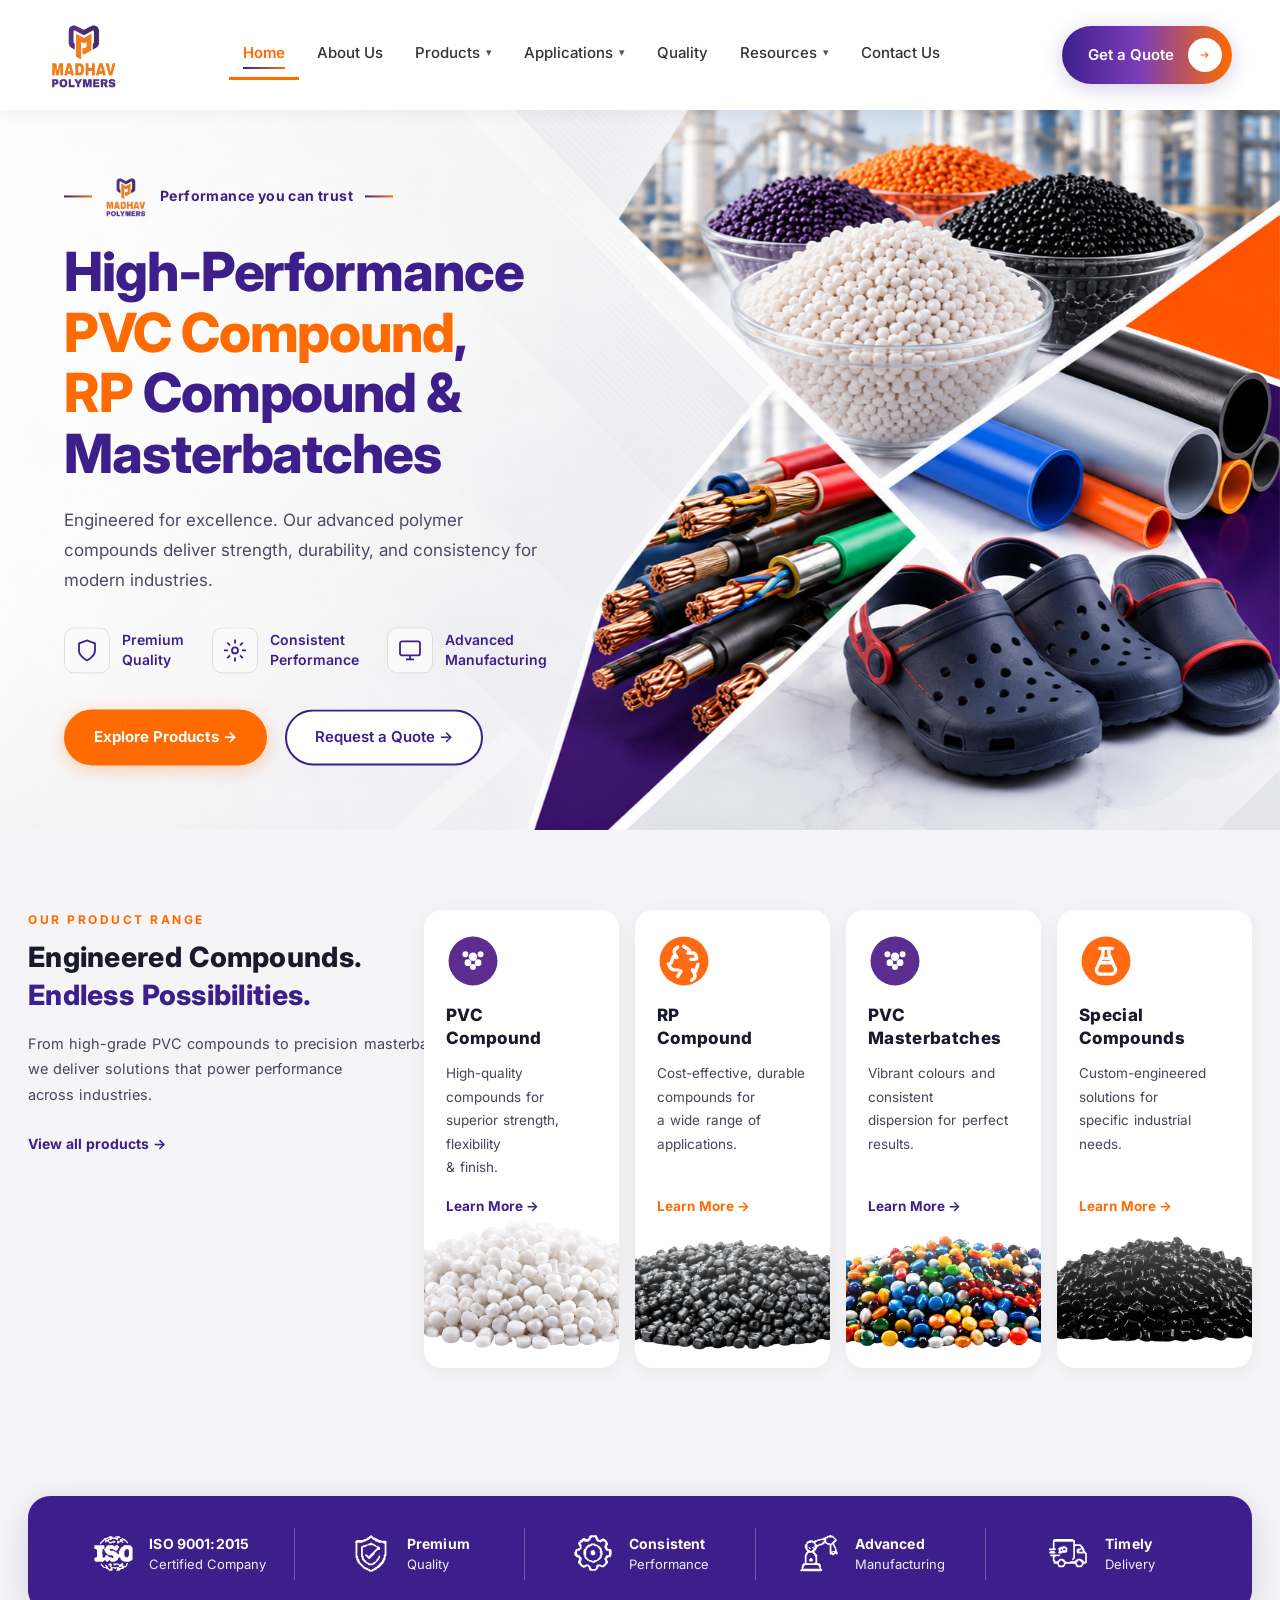
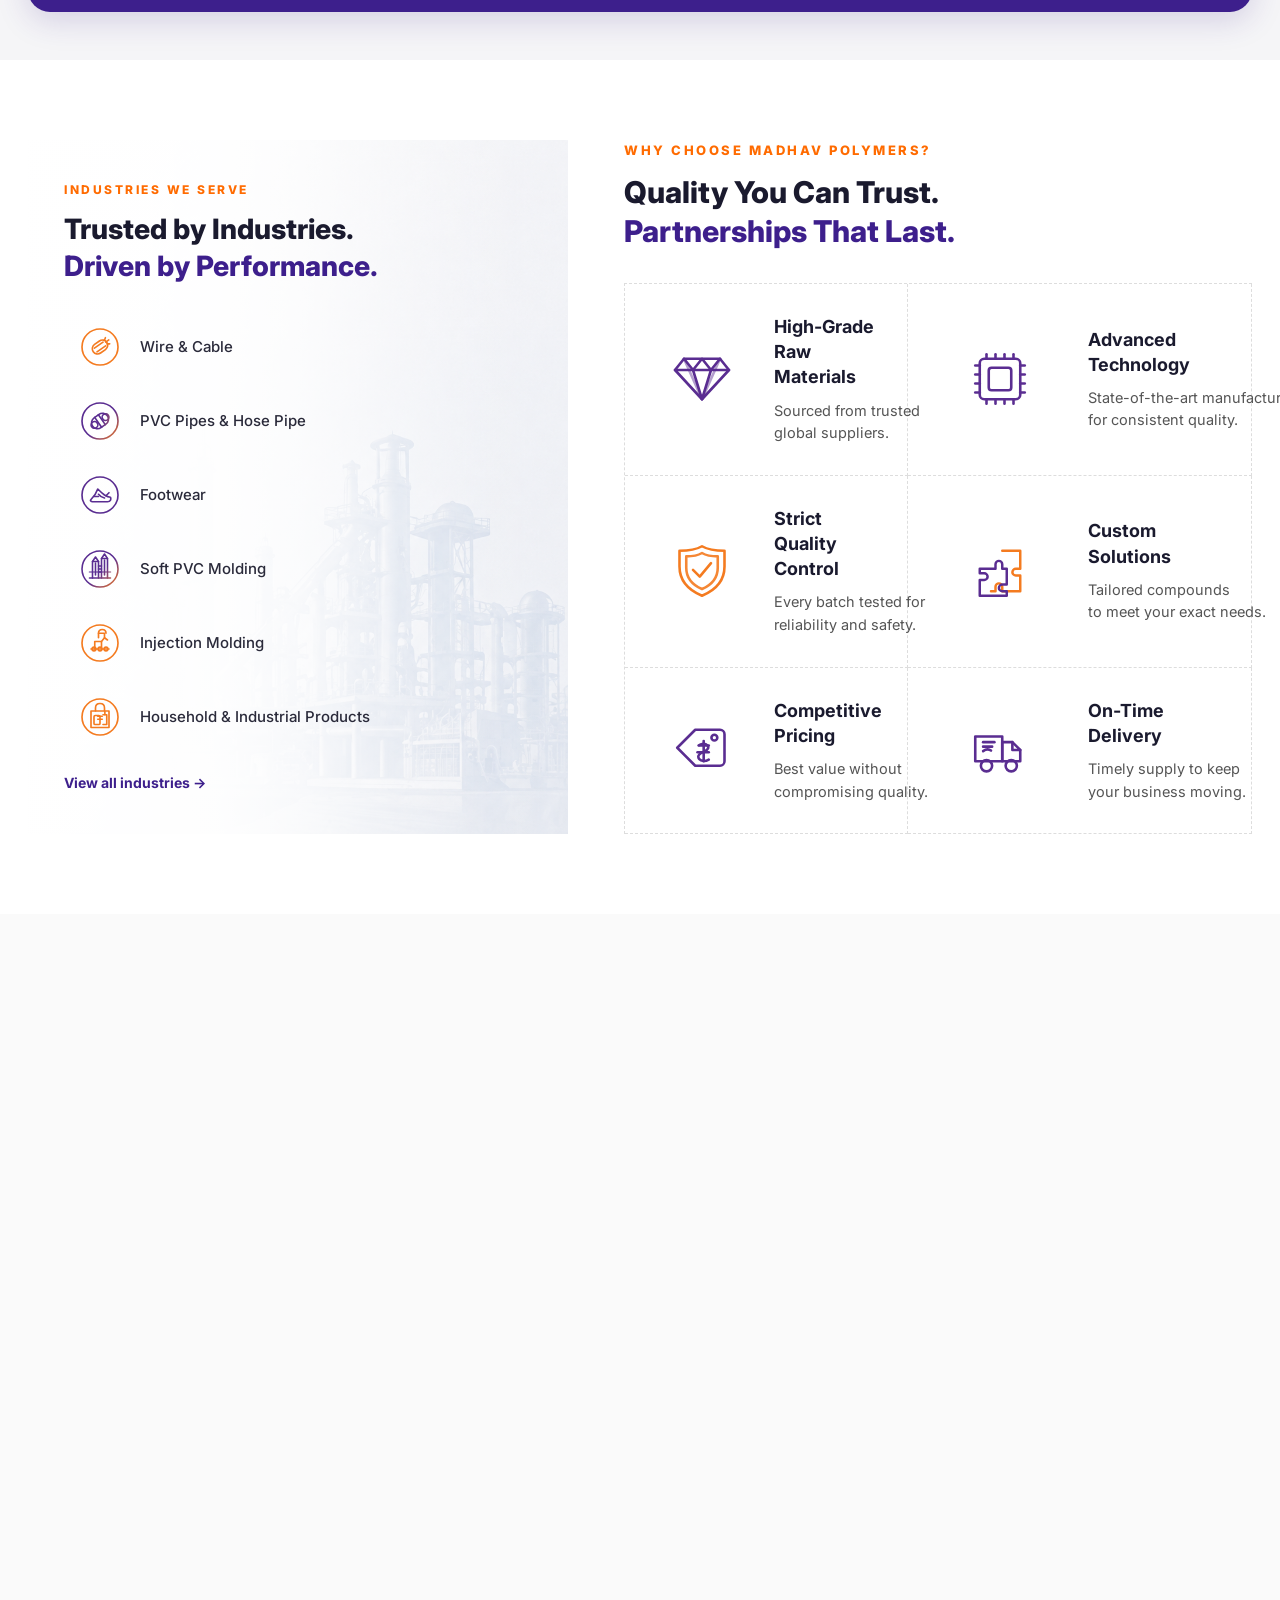
==== commit 567e35d1: "Add About Us page with full sections, shared layout, icons, and assets. Co-authored-by: Cursor <curs" ====
--- a/index.html
+++ b/index.html
@@ -11,62 +11,9 @@
   <link rel="stylesheet" href="style.css" />
   <link rel="stylesheet" href="animations.css" />
 </head>
-<body>
-
-  <!-- ========== HEADER / NAVBAR ========== -->
-  <header class="header" id="header">
-    <div class="container nav-container">
-      <a href="#" class="logo" id="logo-link">
-        <img src="header section logo.png" alt="Madhav Polymers" class="logo-img" />
-      </a>
-
-      <nav class="nav-menu" id="nav-menu">
-        <ul class="nav-list">
-          <li><a href="#" class="nav-link active" id="nav-home">Home</a></li>
-          <li><a href="#about" class="nav-link" id="nav-about">About Us</a></li>
-          <li class="has-dropdown">
-            <a href="#products" class="nav-link" id="nav-products">Products <span class="arrow">&#9662;</span></a>
-            <ul class="dropdown">
-              <li><a href="#" id="nav-pvc">PVC Compound</a></li>
-              <li><a href="#" id="nav-rp">RP Compound</a></li>
-              <li><a href="#" id="nav-mb">PVC Masterbatches</a></li>
-              <li><a href="#" id="nav-sp">Special Compounds</a></li>
-            </ul>
-          </li>
-          <li class="has-dropdown">
-            <a href="#applications" class="nav-link" id="nav-apps">Applications <span class="arrow">&#9662;</span></a>
-            <ul class="dropdown">
-              <li><a href="#" id="nav-app-wire">Wire &amp; Cable</a></li>
-              <li><a href="#" id="nav-app-pipe">PVC Pipes</a></li>
-              <li><a href="#" id="nav-app-foot">Footwear</a></li>
-              <li><a href="#" id="nav-app-mold">Soft PVC Molding</a></li>
-            </ul>
-          </li>
-          <li><a href="#quality" class="nav-link" id="nav-quality">Quality</a></li>
-          <li class="has-dropdown">
-            <a href="#" class="nav-link" id="nav-resources">Resources <span class="arrow">&#9662;</span></a>
-            <ul class="dropdown">
-              <li><a href="#" id="nav-downloads">Downloads</a></li>
-              <li><a href="#" id="nav-certs">Certifications</a></li>
-            </ul>
-          </li>
-          <li><a href="#contact" class="nav-link" id="nav-contact">Contact Us</a></li>
-        </ul>
-      </nav>
-
-      <a href="#contact" class="btn-quote" id="get-quote-btn">
-        Get a Quote
-        <span class="btn-quote-icon" aria-hidden="true">
-          <svg viewBox="0 0 24 24" fill="none" width="14" height="14">
-            <path d="M5 12h12M13 8l4 4-4 4" stroke="#FF6B00" stroke-width="2" stroke-linecap="round" stroke-linejoin="round"/>
-          </svg>
-        </span>
-      </a>
-      <button class="hamburger" id="hamburger" aria-label="Toggle menu">
-        <span></span><span></span><span></span>
-      </button>
-    </div>
-  </header>
+<body data-page="home">
+
+  <div id="site-header"></div>
 
   <!-- ========== HERO / BANNER SECTION ========== -->
   <section class="hero" id="hero">
@@ -382,8 +329,8 @@
         </div>
 
         <div class="app-card" id="app-molding">
-          <div class="app-img-container app-img-container--portrait">
-            <img src="white_pvc_pellets_card_cut_1024x1536.png" alt="Soft PVC Molding" loading="lazy" decoding="async" />
+          <div class="app-img-container">
+            <img src="Soft PVC Molding.png" alt="Soft PVC Molding" loading="lazy" decoding="async" />
           </div>
           <div class="app-info">
             <div class="app-icon">
@@ -458,84 +405,9 @@
     </div>
   </section>
 
-  <!-- ========== FOOTER ========== -->
-  <footer class="footer" id="contact">
-    <div class="footer-grid">
-      <div class="footer-brand">
-        <a href="#" class="footer-logo" id="footer-logo-link">
-          <img src="footer logo.png" alt="Madhav Polymers" class="footer-logo-img" loading="lazy" decoding="async" />
-        </a>
-        <div class="social-links">
-          <a href="#" class="social-btn" id="social-fb" aria-label="Facebook">
-            <svg viewBox="0 0 24 24" fill="currentColor" width="18" height="18"><path d="M18 2h-3a5 5 0 0 0-5 5v3H7v4h3v8h4v-8h3l1-4h-4V7a1 1 0 0 1 1-1h3z"/></svg>
-          </a>
-          <a href="#" class="social-btn" id="social-ig" aria-label="Instagram">
-            <svg viewBox="0 0 24 24" fill="none" stroke="currentColor" stroke-width="2" width="18" height="18"><rect x="2" y="2" width="20" height="20" rx="5" ry="5"/><path d="M16 11.37A4 4 0 1 1 12.63 8 4 4 0 0 1 16 11.37z"/><line x1="17.5" y1="6.5" x2="17.51" y2="6.5"/></svg>
-          </a>
-          <a href="#" class="social-btn" id="social-li" aria-label="LinkedIn">
-            <svg viewBox="0 0 24 24" fill="currentColor" width="18" height="18"><path d="M16 8a6 6 0 0 1 6 6v7h-4v-7a2 2 0 0 0-2-2 2 2 0 0 0-2 2v7h-4v-7a6 6 0 0 1 6-6z"/><rect x="2" y="9" width="4" height="12"/><circle cx="4" cy="4" r="2"/></svg>
-          </a>
-        </div>
-      </div>
-
-      <div class="footer-col">
-        <h4>QUICK LINKS</h4>
-        <ul>
-          <li><a href="#" id="foot-about">About Us</a></li>
-          <li><a href="#products" id="foot-products">Our Products</a></li>
-          <li><a href="#applications" id="foot-apps">Applications</a></li>
-          <li><a href="#quality" id="foot-quality">Quality</a></li>
-          <li><a href="#" id="foot-resources">Resources</a></li>
-          <li><a href="#contact" id="foot-contact">Contact Us</a></li>
-        </ul>
-      </div>
-
-      <div class="footer-col">
-        <h4>PRODUCTS</h4>
-        <ul>
-          <li><a href="#" id="foot-pvc">PVC Compound</a></li>
-          <li><a href="#" id="foot-rp">RP Compound</a></li>
-          <li><a href="#" id="foot-mb">PVC Masterbatches</a></li>
-          <li><a href="#" id="foot-sp">Special Compounds</a></li>
-        </ul>
-      </div>
-
-      <div class="footer-col contact-col">
-        <h4>CONTACT US</h4>
-        <ul>
-          <li>
-            <svg viewBox="0 0 24 24" fill="none" stroke="#FF6B00" stroke-width="2" width="16" height="16"><path d="M22 16.92v3a2 2 0 0 1-2.18 2 19.79 19.79 0 0 1-8.63-3.07A19.5 19.5 0 0 1 4.69 12a19.79 19.79 0 0 1-3.07-8.67A2 2 0 0 1 3.6 1.18h3a2 2 0 0 1 2 1.72c.127.96.361 1.903.7 2.81a2 2 0 0 1-.45 2.11L7.91 8.73a16 16 0 0 0 6.29 6.29l1.62-1.93a2 2 0 0 1 2.11-.45c.907.339 1.85.573 2.81.7a2 2 0 0 1 1.72 2.03z"/></svg>
-            7827791911 | 9910411361
-          </li>
-          <li>
-            <svg viewBox="0 0 24 24" fill="none" stroke="#FF6B00" stroke-width="2" width="16" height="16"><path d="M4 4h16c1.1 0 2 .9 2 2v12c0 1.1-.9 2-2 2H4c-1.1 0-2-.9-2-2V6c0-1.1.9-2 2-2z"/><polyline points="22,6 12,13 2,6"/></svg>
-            madhavpoly7827@gmail.com
-          </li>
-          <li>
-            <svg viewBox="0 0 24 24" fill="none" stroke="#FF6B00" stroke-width="2" width="16" height="16"><path d="M21 10c0 7-9 13-9 13s-9-6-9-13a9 9 0 0 1 18 0z"/><circle cx="12" cy="10" r="3"/></svg>
-            148, Gopal Charan Estate-2, Bakrol-Bujarang, Ahmedabad - 382433, Gujarat, India
-          </li>
-        </ul>
-      </div>
-
-      <div class="footer-cert">
-        <h4>CERTIFICATION</h4>
-        <img src="Untitled design - 3 icon.png" alt="ISO 9001:2015 Certification" class="footer-cert-img" loading="lazy" decoding="async" />
-      </div>
-    </div>
-
-    <div class="footer-bottom">
-      <div class="footer-bottom-inner">
-        <p>&#169; 2025 Madhav Polymers. All Rights Reserved.</p>
-        <div class="footer-links">
-          <a href="#" id="privacy-link">Privacy Policy</a>
-          <span>|</span>
-          <a href="#" id="terms-link">Terms &amp; Conditions</a>
-        </div>
-      </div>
-    </div>
-  </footer>
-
+  <div id="site-footer"></div>
+
+  <script src="layout.js"></script>
   <script src="animations.js"></script>
   <script src="script.js"></script>
 </body>
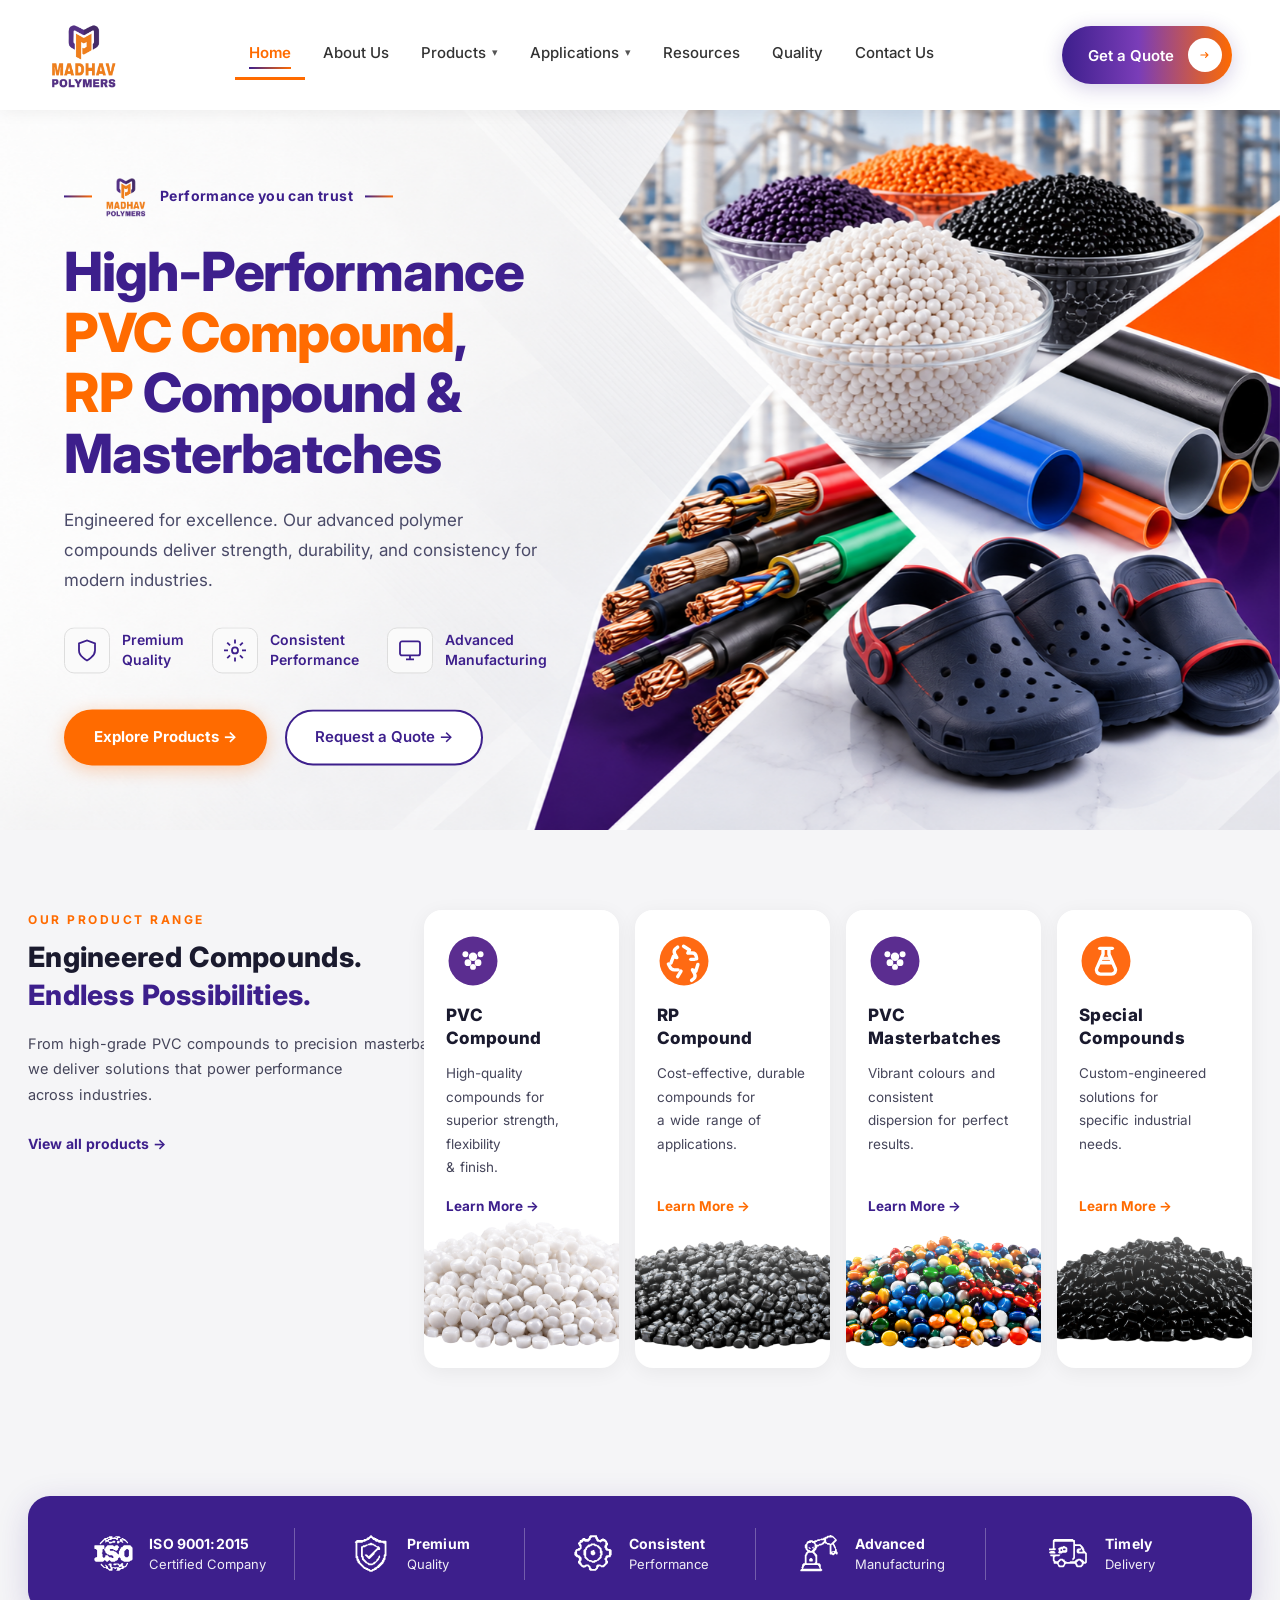
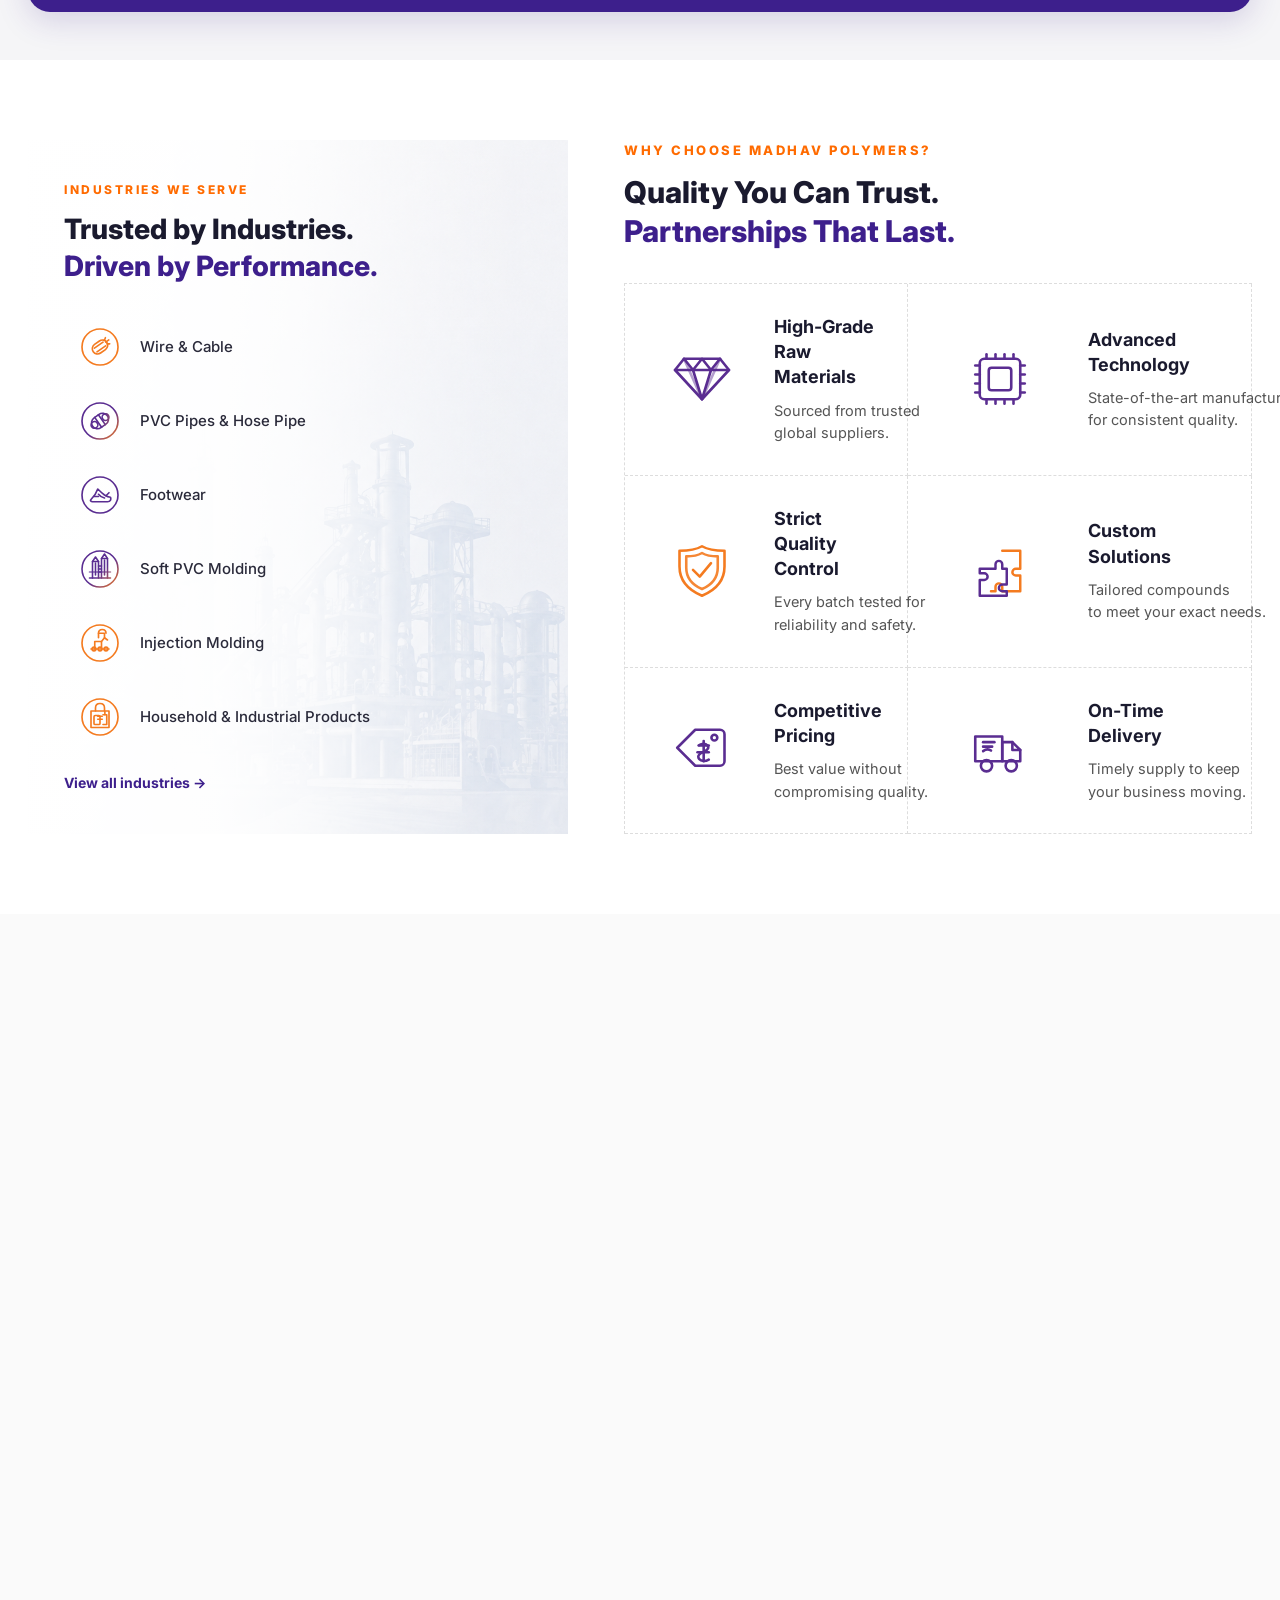
==== commit 368b194e: "Add Contact Us, Application Details, quote mail, and UI updates across the site. Co-authored-by: Cur" ====
--- a/index.html
+++ b/index.html
@@ -1,16 +1,19 @@
 <!DOCTYPE html>
 <html lang="en">
+
 <head>
   <meta charset="UTF-8" />
   <meta name="viewport" content="width=device-width, initial-scale=1.0" />
   <title>Madhav Polymers – High-Performance PVC Compound, RP Compound & Masterbatches</title>
-  <meta name="description" content="Madhav Polymers manufactures premium PVC Compound, RP Compound, and Masterbatches engineered for excellence. Serving wire & cable, footwear, pipes, and industrial sectors." />
+  <meta name="description"
+    content="Madhav Polymers manufactures premium PVC Compound, RP Compound, and Masterbatches engineered for excellence. Serving wire & cable, footwear, pipes, and industrial sectors." />
   <link rel="preconnect" href="https://fonts.googleapis.com" />
   <link rel="preconnect" href="https://fonts.gstatic.com" crossorigin />
   <link href="https://fonts.googleapis.com/css2?family=Inter:wght@400;500;600;700;800&display=swap" rel="stylesheet" />
   <link rel="stylesheet" href="style.css" />
   <link rel="stylesheet" href="animations.css" />
 </head>
+
 <body data-page="home">
 
   <div id="site-header"></div>
@@ -18,7 +21,8 @@
   <!-- ========== HERO / BANNER SECTION ========== -->
   <section class="hero" id="hero">
     <div class="hero-wrap">
-      <img src="banner section.png" alt="Madhav Polymers products collage" class="hero-banner-img" fetchpriority="high" decoding="async" width="1920" height="560" />
+      <img src="banner section.png" alt="Madhav Polymers products collage" class="hero-banner-img" fetchpriority="high"
+        decoding="async" width="1920" height="560" />
       <div class="hero-left">
         <div class="hero-trust">
           <span class="hero-trust-line" aria-hidden="true"></span>
@@ -33,31 +37,41 @@
           Masterbatches
         </h1>
         <p class="hero-desc">
-          Engineered for excellence. Our advanced polymer compounds deliver strength, durability, and consistency for modern industries.
+          Engineered for excellence. Our advanced polymer compounds deliver strength, durability, and consistency for
+          modern industries.
         </p>
         <div class="hero-badges">
           <div class="badge">
             <div class="badge-icon">
-              <svg viewBox="0 0 24 24" fill="none" stroke="#3D1F8C" stroke-width="1.8" width="22" height="22"><path d="M12 22s8-4 8-10V5l-8-3-8 3v7c0 6 8 10 8 10z"/></svg>
+              <svg viewBox="0 0 24 24" fill="none" stroke="#3D1F8C" stroke-width="1.8" width="22" height="22">
+                <path d="M12 22s8-4 8-10V5l-8-3-8 3v7c0 6 8 10 8 10z" />
+              </svg>
             </div>
             <span>Premium<br>Quality</span>
           </div>
           <div class="badge">
             <div class="badge-icon">
-              <svg viewBox="0 0 24 24" fill="none" stroke="#3D1F8C" stroke-width="1.8" width="22" height="22"><circle cx="12" cy="12" r="3"/><path d="M12 1v4M12 19v4M4.22 4.22l2.83 2.83M16.95 16.95l2.83 2.83M1 12h4M19 12h4M4.22 19.78l2.83-2.83M16.95 7.05l2.83-2.83"/></svg>
+              <svg viewBox="0 0 24 24" fill="none" stroke="#3D1F8C" stroke-width="1.8" width="22" height="22">
+                <circle cx="12" cy="12" r="3" />
+                <path
+                  d="M12 1v4M12 19v4M4.22 4.22l2.83 2.83M16.95 16.95l2.83 2.83M1 12h4M19 12h4M4.22 19.78l2.83-2.83M16.95 7.05l2.83-2.83" />
+              </svg>
             </div>
             <span>Consistent<br>Performance</span>
           </div>
           <div class="badge">
             <div class="badge-icon">
-              <svg viewBox="0 0 24 24" fill="none" stroke="#3D1F8C" stroke-width="1.8" width="22" height="22"><rect x="2" y="3" width="20" height="14" rx="2"/><path d="M8 21h8M12 17v4"/></svg>
+              <svg viewBox="0 0 24 24" fill="none" stroke="#3D1F8C" stroke-width="1.8" width="22" height="22">
+                <rect x="2" y="3" width="20" height="14" rx="2" />
+                <path d="M8 21h8M12 17v4" />
+              </svg>
             </div>
             <span>Advanced<br>Manufacturing</span>
           </div>
         </div>
         <div class="hero-cta">
           <a href="#products" class="btn-primary" id="explore-products-btn">Explore Products &#8594;</a>
-          <a href="#contact" class="btn-outline" id="request-quote-btn">Request a Quote &#8594;</a>
+          <a href="contact-us.html" class="btn-outline" id="request-quote-btn">Request a Quote &#8594;</a>
         </div>
       </div>
     </div>
@@ -77,50 +91,54 @@
           <span class="desc-line">we deliver solutions that power performance</span>
           <span class="desc-line">across industries.</span>
         </p>
-        <a href="#" class="view-all" id="view-all-products-btn">View all products &#8594;</a>
-      </div>
-
-      <div class="product-card purple-accent product-card--bg" id="pvc-compound-card" style="--card-bg: url('Untitled design-2.png')">
+        <a href="products.html" class="view-all" id="view-all-products-btn">View all products &#8594;</a>
+      </div>
+
+      <div class="product-card purple-accent product-card--bg" id="pvc-compound-card"
+        style="--card-bg: url('Untitled design-2.png')">
         <div class="product-card-top">
           <div class="product-card-icon">
             <img src="madhav_product_icons_svg/pvc-compound-icon.svg" alt="" width="54" height="54" />
           </div>
           <h3>PVC<br>Compound</h3>
           <p>High-quality compounds for<br>superior strength, flexibility<br>&amp; finish.</p>
-          <a href="#" class="learn-more" id="learn-pvc">Learn More &#8594;</a>
-        </div>
-      </div>
-
-      <div class="product-card orange-accent product-card--bg" id="rp-compound-card" style="--card-bg: url('Untitled design-3.png')">
+          <a href="product-details.html" class="learn-more" id="learn-pvc">Learn More &#8594;</a>
+        </div>
+      </div>
+
+      <div class="product-card orange-accent product-card--bg" id="rp-compound-card"
+        style="--card-bg: url('Untitled design-3.png')">
         <div class="product-card-top">
           <div class="product-card-icon">
             <img src="madhav_product_icons_svg/rp-compound-icon.svg" alt="" width="54" height="54" />
           </div>
           <h3>RP<br>Compound</h3>
           <p>Cost-effective, durable compounds for<br>a wide range of<br>applications.</p>
-          <a href="#" class="learn-more" id="learn-rp">Learn More &#8594;</a>
-        </div>
-      </div>
-
-      <div class="product-card purple-accent product-card--bg" id="masterbatch-card" style="--card-bg: url('Untitled design.png')">
+          <a href="products.html?cat=rp-compound" class="learn-more" id="learn-rp">Learn More &#8594;</a>
+        </div>
+      </div>
+
+      <div class="product-card purple-accent product-card--bg" id="masterbatch-card"
+        style="--card-bg: url('Untitled design.png')">
         <div class="product-card-top">
           <div class="product-card-icon">
             <img src="madhav_product_icons_svg/pvc-masterbatches-icon.svg" alt="" width="54" height="54" />
           </div>
           <h3>PVC<br>Masterbatches</h3>
           <p>Vibrant colours and consistent<br>dispersion for perfect<br>results.</p>
-          <a href="#" class="learn-more" id="learn-mb">Learn More &#8594;</a>
-        </div>
-      </div>
-
-      <div class="product-card orange-accent product-card--bg" id="special-compounds-card" style="--card-bg: url('Untitled design-1.png')">
+          <a href="products.html?cat=masterbatch" class="learn-more" id="learn-mb">Learn More &#8594;</a>
+        </div>
+      </div>
+
+      <div class="product-card orange-accent product-card--bg" id="special-compounds-card"
+        style="--card-bg: url('Untitled design-1.png')">
         <div class="product-card-top">
           <div class="product-card-icon">
             <img src="madhav_product_icons_svg/special-compounds-icon.svg" alt="" width="54" height="54" />
           </div>
           <h3>Special<br>Compounds</h3>
           <p>Custom-engineered solutions for<br>specific industrial<br>needs.</p>
-          <a href="#" class="learn-more" id="learn-sp">Learn More &#8594;</a>
+          <a href="products.html?cat=special-compound" class="learn-more" id="learn-sp">Learn More &#8594;</a>
         </div>
       </div>
     </div>
@@ -132,35 +150,40 @@
       <div class="iso-inner">
         <div class="iso-item">
           <div class="iso-icon-wrap">
-            <img src="exact-feature-icons-svg-pack/iso-9001-certified-company.svg" alt="ISO 9001 Certified Company" width="40" height="40" />
+            <img src="exact-feature-icons-svg-pack/iso-9001-certified-company.svg" alt="ISO 9001 Certified Company"
+              width="40" height="40" />
           </div>
           <p><span class="iso-line-1">ISO 9001:2015</span><span class="iso-line-2">Certified Company</span></p>
         </div>
         <div class="iso-divider" aria-hidden="true"></div>
         <div class="iso-item">
           <div class="iso-icon-wrap">
-            <img src="exact-feature-icons-svg-pack/premium-quality-shield.svg" alt="Premium Quality" width="40" height="40" />
+            <img src="exact-feature-icons-svg-pack/premium-quality-shield.svg" alt="Premium Quality" width="40"
+              height="40" />
           </div>
           <p><span class="iso-line-1">Premium</span><span class="iso-line-2">Quality</span></p>
         </div>
         <div class="iso-divider" aria-hidden="true"></div>
         <div class="iso-item">
           <div class="iso-icon-wrap">
-            <img src="exact-feature-icons-svg-pack/consistent-performance-gear.svg" alt="Consistent Performance" width="40" height="40" />
+            <img src="exact-feature-icons-svg-pack/consistent-performance-gear.svg" alt="Consistent Performance"
+              width="40" height="40" />
           </div>
           <p><span class="iso-line-1">Consistent</span><span class="iso-line-2">Performance</span></p>
         </div>
         <div class="iso-divider" aria-hidden="true"></div>
         <div class="iso-item">
           <div class="iso-icon-wrap">
-            <img src="exact-feature-icons-svg-pack/advanced-manufacturing-robotic-arm.svg" alt="Advanced Manufacturing" width="40" height="40" />
+            <img src="exact-feature-icons-svg-pack/advanced-manufacturing-robotic-arm.svg" alt="Advanced Manufacturing"
+              width="40" height="40" />
           </div>
           <p><span class="iso-line-1">Advanced</span><span class="iso-line-2">Manufacturing</span></p>
         </div>
         <div class="iso-divider" aria-hidden="true"></div>
         <div class="iso-item">
           <div class="iso-icon-wrap">
-            <img src="exact-feature-icons-svg-pack/timely-delivery-truck.svg" alt="Timely Delivery" width="40" height="40" />
+            <img src="exact-feature-icons-svg-pack/timely-delivery-truck.svg" alt="Timely Delivery" width="40"
+              height="40" />
           </div>
           <p><span class="iso-line-1">Timely</span><span class="iso-line-2">Delivery</span></p>
         </div>
@@ -225,7 +248,8 @@
             </div>
             <div>
               <h4>High-Grade<br>Raw Materials</h4>
-              <p><span class="why-desc-line">Sourced from trusted</span><span class="why-desc-line">global suppliers.</span></p>
+              <p><span class="why-desc-line">Sourced from trusted</span><span class="why-desc-line">global
+                  suppliers.</span></p>
             </div>
           </div>
           <div class="why-item" id="why-tech">
@@ -234,7 +258,8 @@
             </div>
             <div>
               <h4>Advanced<br>Technology</h4>
-              <p><span class="why-desc-line">State-of-the-art manufacturing</span><span class="why-desc-line">for consistent quality.</span></p>
+              <p><span class="why-desc-line">State-of-the-art manufacturing</span><span class="why-desc-line">for
+                  consistent quality.</span></p>
             </div>
           </div>
           <div class="why-item" id="why-qc">
@@ -243,7 +268,8 @@
             </div>
             <div>
               <h4>Strict Quality<br>Control</h4>
-              <p><span class="why-desc-line">Every batch tested for</span><span class="why-desc-line">reliability and safety.</span></p>
+              <p><span class="why-desc-line">Every batch tested for</span><span class="why-desc-line">reliability and
+                  safety.</span></p>
             </div>
           </div>
           <div class="why-item" id="why-custom">
@@ -252,7 +278,8 @@
             </div>
             <div>
               <h4>Custom<br>Solutions</h4>
-              <p><span class="why-desc-line">Tailored compounds</span><span class="why-desc-line">to meet your exact needs.</span></p>
+              <p><span class="why-desc-line">Tailored compounds</span><span class="why-desc-line">to meet your exact
+                  needs.</span></p>
             </div>
           </div>
           <div class="why-item" id="why-price">
@@ -261,7 +288,8 @@
             </div>
             <div>
               <h4>Competitive<br>Pricing</h4>
-              <p><span class="why-desc-line">Best value without</span><span class="why-desc-line">compromising quality.</span></p>
+              <p><span class="why-desc-line">Best value without</span><span class="why-desc-line">compromising
+                  quality.</span></p>
             </div>
           </div>
           <div class="why-item" id="why-delivery">
@@ -270,7 +298,8 @@
             </div>
             <div>
               <h4>On-Time<br>Delivery</h4>
-              <p><span class="why-desc-line">Timely supply to keep</span><span class="why-desc-line">your business moving.</span></p>
+              <p><span class="why-desc-line">Timely supply to keep</span><span class="why-desc-line">your business
+                  moving.</span></p>
             </div>
           </div>
         </div>
@@ -353,7 +382,9 @@
         <p class="section-label">ABOUT US</p>
         <h2>Building Stronger<br>Connections Through Science.</h2>
         <p class="about-desc">
-          Madhav Polymers is a leading manufacturer of PVC Compound, RP Compound and PVC Masterbatches. With advanced technology, strict quality control and customer-centric approach, we deliver polymer solutions that empower industries to perform better and grow stronger.
+          Madhav Polymers is a leading manufacturer of PVC Compound, RP Compound and PVC Masterbatches. With advanced
+          technology, strict quality control and customer-centric approach, we deliver polymer solutions that empower
+          industries to perform better and grow stronger.
         </p>
         <a href="#" class="btn-dark" id="know-more-btn">Know More About Us &#8594;</a>
       </div>
@@ -409,6 +440,8 @@
 
   <script src="layout.js"></script>
   <script src="animations.js"></script>
+  <script src="form-mail.js"></script>
   <script src="script.js"></script>
 </body>
-</html>
+
+</html>
--- a/style.css
+++ b/style.css
@@ -169,10 +169,13 @@
   color: var(--white);
   padding: 12px 10px 12px 26px;
   border-radius: 50px;
+  border: none;
+  font-family: var(--font);
   font-size: 15px;
   font-weight: 600;
   white-space: nowrap;
   flex-shrink: 0;
+  cursor: pointer;
   transition: transform 0.2s, box-shadow 0.2s, filter 0.2s;
   box-shadow: 0 4px 20px rgba(61, 31, 140, 0.22);
 }
@@ -1383,7 +1386,13 @@
   .nav-menu.open .dropdown { position: static; box-shadow: none; border: none; padding-left: 16px; display: none; }
   .has-dropdown.open .dropdown { display: block; }
   .hamburger { display: flex; }
-  .btn-quote { display: none; }
+  .btn-quote {
+    display: inline-flex;
+    padding: 10px 8px 10px 16px;
+    font-size: 13px;
+    gap: 10px;
+  }
+  .btn-quote-icon { width: 28px; height: 28px; }
   .logo-img { height: 58px; max-width: 200px; }
   .hero-title { font-size: 32px; }
   .hero-desc { font-size: 16px; }
@@ -1445,6 +1454,277 @@
 }
 
 /* ============================================
+   GET A QUOTE — POPUP MODAL
+   ============================================ */
+.quote-modal {
+  position: fixed;
+  inset: 0;
+  z-index: 10000;
+  display: flex;
+  align-items: center;
+  justify-content: center;
+  padding: 20px;
+  opacity: 0;
+  visibility: hidden;
+  pointer-events: none;
+  transition: opacity 0.25s ease, visibility 0.25s ease;
+}
+
+.quote-modal.is-open {
+  opacity: 1;
+  visibility: visible;
+  pointer-events: auto;
+}
+
+.quote-modal[hidden] {
+  display: none !important;
+}
+
+.quote-modal.is-open[hidden] {
+  display: flex !important;
+}
+
+.quote-modal-backdrop {
+  position: absolute;
+  inset: 0;
+  background: rgba(12, 6, 36, 0.62);
+  backdrop-filter: blur(6px);
+  -webkit-backdrop-filter: blur(6px);
+}
+
+.quote-modal-dialog {
+  position: relative;
+  z-index: 1;
+  width: min(100%, 640px);
+  max-height: min(92vh, 820px);
+  overflow-y: auto;
+  background: #fff;
+  border-radius: 20px;
+  padding: 28px 28px 24px;
+  box-shadow: 0 28px 80px rgba(10, 4, 40, 0.35);
+  transform: translateY(18px) scale(0.98);
+  transition: transform 0.28s ease;
+}
+
+.quote-modal.is-open .quote-modal-dialog {
+  transform: translateY(0) scale(1);
+}
+
+.quote-modal-close {
+  position: absolute;
+  top: 14px;
+  right: 14px;
+  width: 38px;
+  height: 38px;
+  border-radius: 50%;
+  border: 1px solid #e8eaf2;
+  background: #f8f7fc;
+  color: #3D1F8C;
+  display: flex;
+  align-items: center;
+  justify-content: center;
+  cursor: pointer;
+  transition: background 0.2s, color 0.2s;
+}
+
+.quote-modal-close:hover {
+  background: #3D1F8C;
+  color: #fff;
+  border-color: #3D1F8C;
+}
+
+.quote-modal-head {
+  padding-right: 40px;
+  margin-bottom: 22px;
+}
+
+.quote-modal-pill {
+  display: inline-block;
+  background: rgba(123, 92, 232, 0.12);
+  border: 1px solid rgba(123, 92, 232, 0.25);
+  color: #5a35c4;
+  padding: 4px 12px;
+  border-radius: 30px;
+  font-size: 10.5px;
+  font-weight: 800;
+  letter-spacing: 1.4px;
+  text-transform: uppercase;
+  margin-bottom: 10px;
+}
+
+.quote-modal-head h2 {
+  font-size: clamp(24px, 3vw, 30px);
+  font-weight: 800;
+  color: #1a1247;
+  margin-bottom: 8px;
+  letter-spacing: -0.02em;
+}
+
+.quote-modal-head p {
+  font-size: 14.5px;
+  color: #5a5a6a;
+  line-height: 1.55;
+}
+
+.quote-form {
+  display: flex;
+  flex-direction: column;
+  gap: 14px;
+}
+
+.quote-form-row {
+  display: grid;
+  grid-template-columns: 1fr 1fr;
+  gap: 14px;
+}
+
+.quote-field {
+  display: flex;
+  flex-direction: column;
+  gap: 6px;
+  min-width: 0;
+}
+
+.quote-field--full {
+  width: 100%;
+}
+
+.quote-label {
+  font-size: 12.5px;
+  font-weight: 700;
+  color: #1a1247;
+}
+
+.quote-label em {
+  color: #FF6B00;
+  font-style: normal;
+}
+
+.quote-field input,
+.quote-field select,
+.quote-field textarea {
+  width: 100%;
+  border: 1px solid #e2e5ef;
+  border-radius: 12px;
+  background: #fafbfe;
+  font-family: var(--font);
+  font-size: 14px;
+  color: #1a1247;
+  outline: none;
+  transition: border-color 0.2s, box-shadow 0.2s, background 0.2s;
+}
+
+.quote-field input,
+.quote-field select {
+  height: 46px;
+  padding: 0 14px;
+}
+
+.quote-field select {
+  appearance: none;
+  background-image: url("data:image/svg+xml,%3Csvg xmlns='http://www.w3.org/2000/svg' width='12' height='8' viewBox='0 0 12 8'%3E%3Cpath d='M1 1l5 5 5-5' stroke='%239ca3af' stroke-width='1.8' fill='none' stroke-linecap='round'/%3E%3C/svg%3E");
+  background-repeat: no-repeat;
+  background-position: right 14px center;
+  cursor: pointer;
+}
+
+.quote-field textarea {
+  padding: 12px 14px;
+  resize: vertical;
+  min-height: 108px;
+  line-height: 1.55;
+}
+
+.quote-field input:focus,
+.quote-field select:focus,
+.quote-field textarea:focus {
+  border-color: #7B5CE8;
+  background: #fff;
+  box-shadow: 0 0 0 3px rgba(123, 92, 232, 0.15);
+}
+
+.quote-field.is-invalid input,
+.quote-field.is-invalid select,
+.quote-field.is-invalid textarea {
+  border-color: #ef4444;
+}
+
+.quote-submit-btn {
+  display: inline-flex;
+  align-items: center;
+  justify-content: center;
+  gap: 10px;
+  width: 100%;
+  height: 50px;
+  margin-top: 4px;
+  border: none;
+  border-radius: 12px;
+  background: linear-gradient(135deg, #3D1F8C 0%, #5a35c4 55%, #FF6B00 160%);
+  color: #fff;
+  font-family: var(--font);
+  font-size: 15px;
+  font-weight: 700;
+  cursor: pointer;
+  transition: transform 0.2s, box-shadow 0.2s;
+}
+
+.quote-submit-btn:hover {
+  transform: translateY(-1px);
+  box-shadow: 0 12px 28px rgba(61, 31, 140, 0.28);
+}
+
+.quote-submit-btn:disabled {
+  opacity: 0.75;
+  cursor: wait;
+  transform: none;
+}
+
+.quote-form-note {
+  text-align: center;
+  font-size: 12.5px;
+  color: #6b7280;
+  margin-top: -2px;
+}
+
+.quote-form-status {
+  text-align: center;
+  font-size: 13.5px;
+  font-weight: 600;
+  color: #15803d;
+}
+
+body.quote-modal-open {
+  overflow: hidden;
+}
+
+.quote-honeypot {
+  position: absolute !important;
+  left: -9999px !important;
+  width: 1px !important;
+  height: 1px !important;
+  opacity: 0 !important;
+  pointer-events: none !important;
+}
+
+@media (max-width: 640px) {
+  .quote-modal {
+    padding: 12px;
+    align-items: flex-end;
+  }
+
+  .quote-modal-dialog {
+    width: 100%;
+    max-height: 90vh;
+    border-radius: 18px 18px 12px 12px;
+    padding: 22px 18px 18px;
+  }
+
+  .quote-form-row {
+    grid-template-columns: 1fr;
+  }
+}
+
+/* ============================================
    PERFORMANCE — skip off-screen paint work
    ============================================ */
 .products-section,
